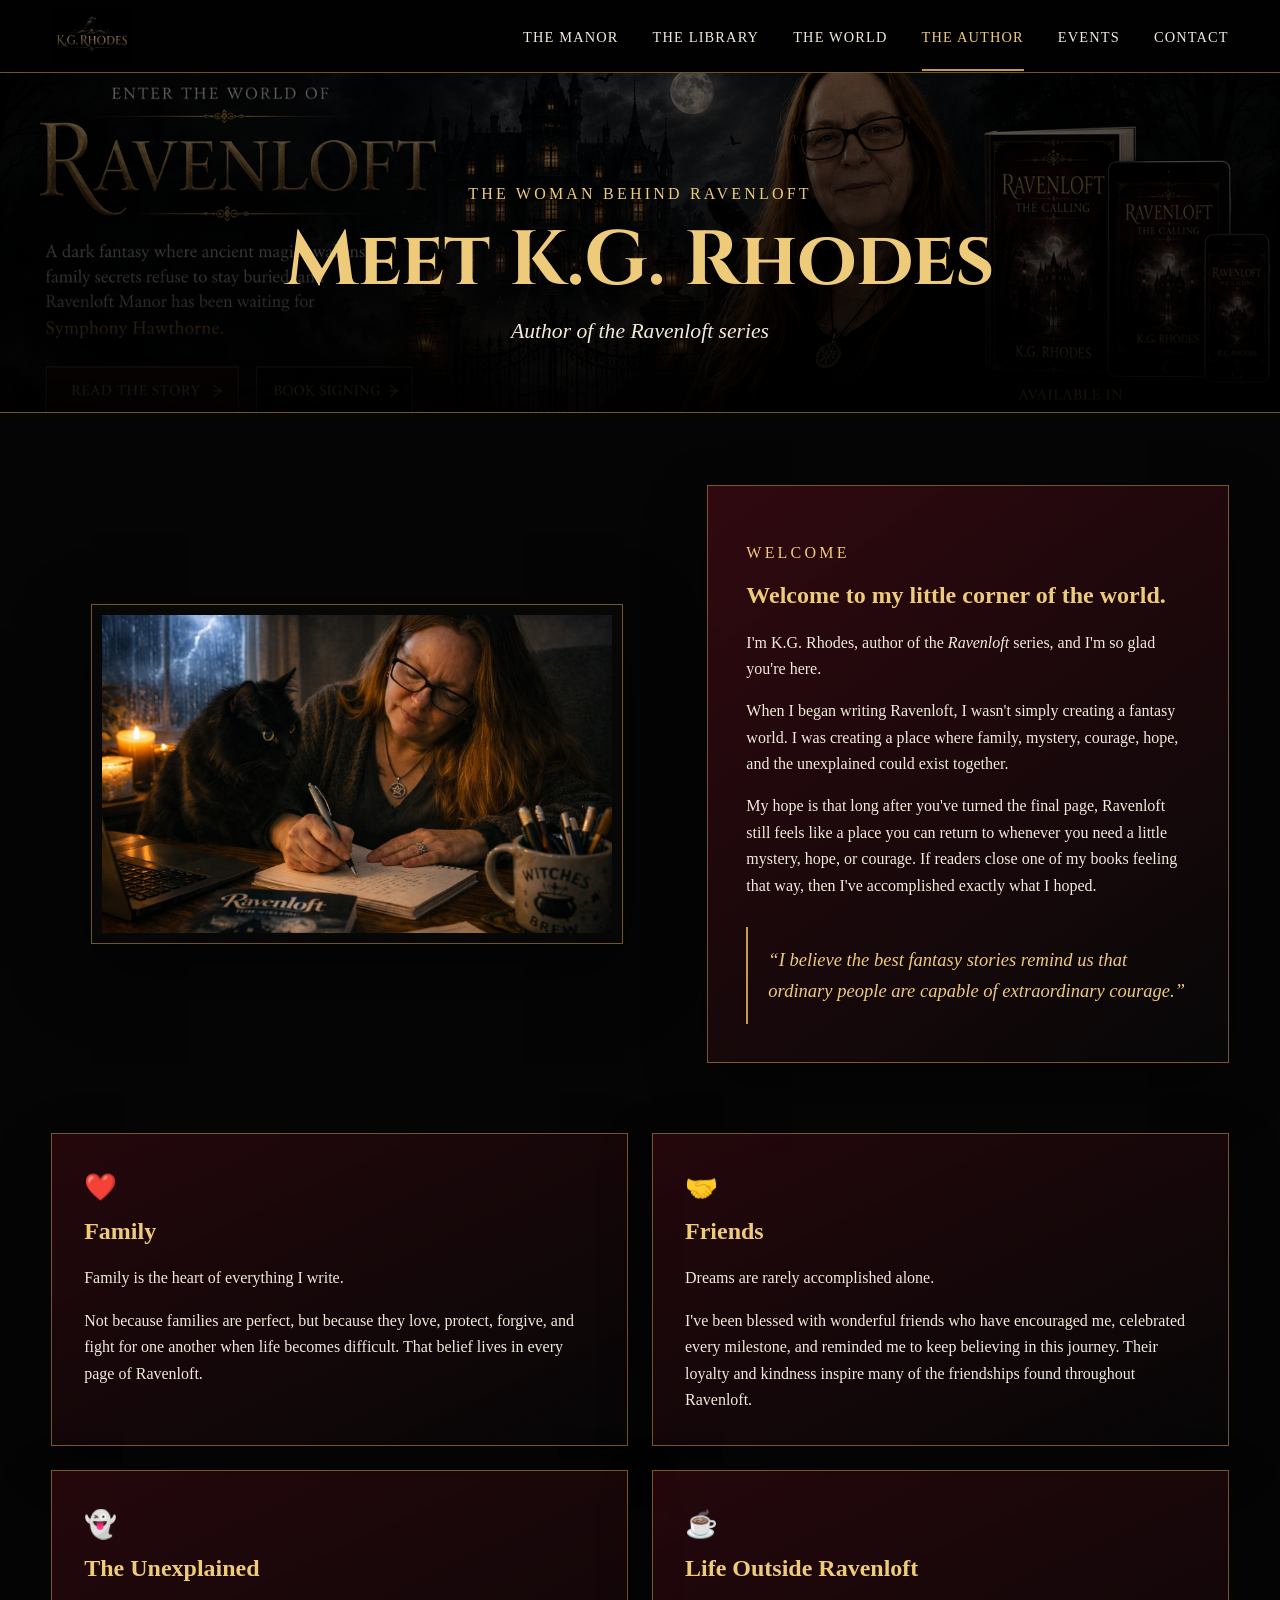
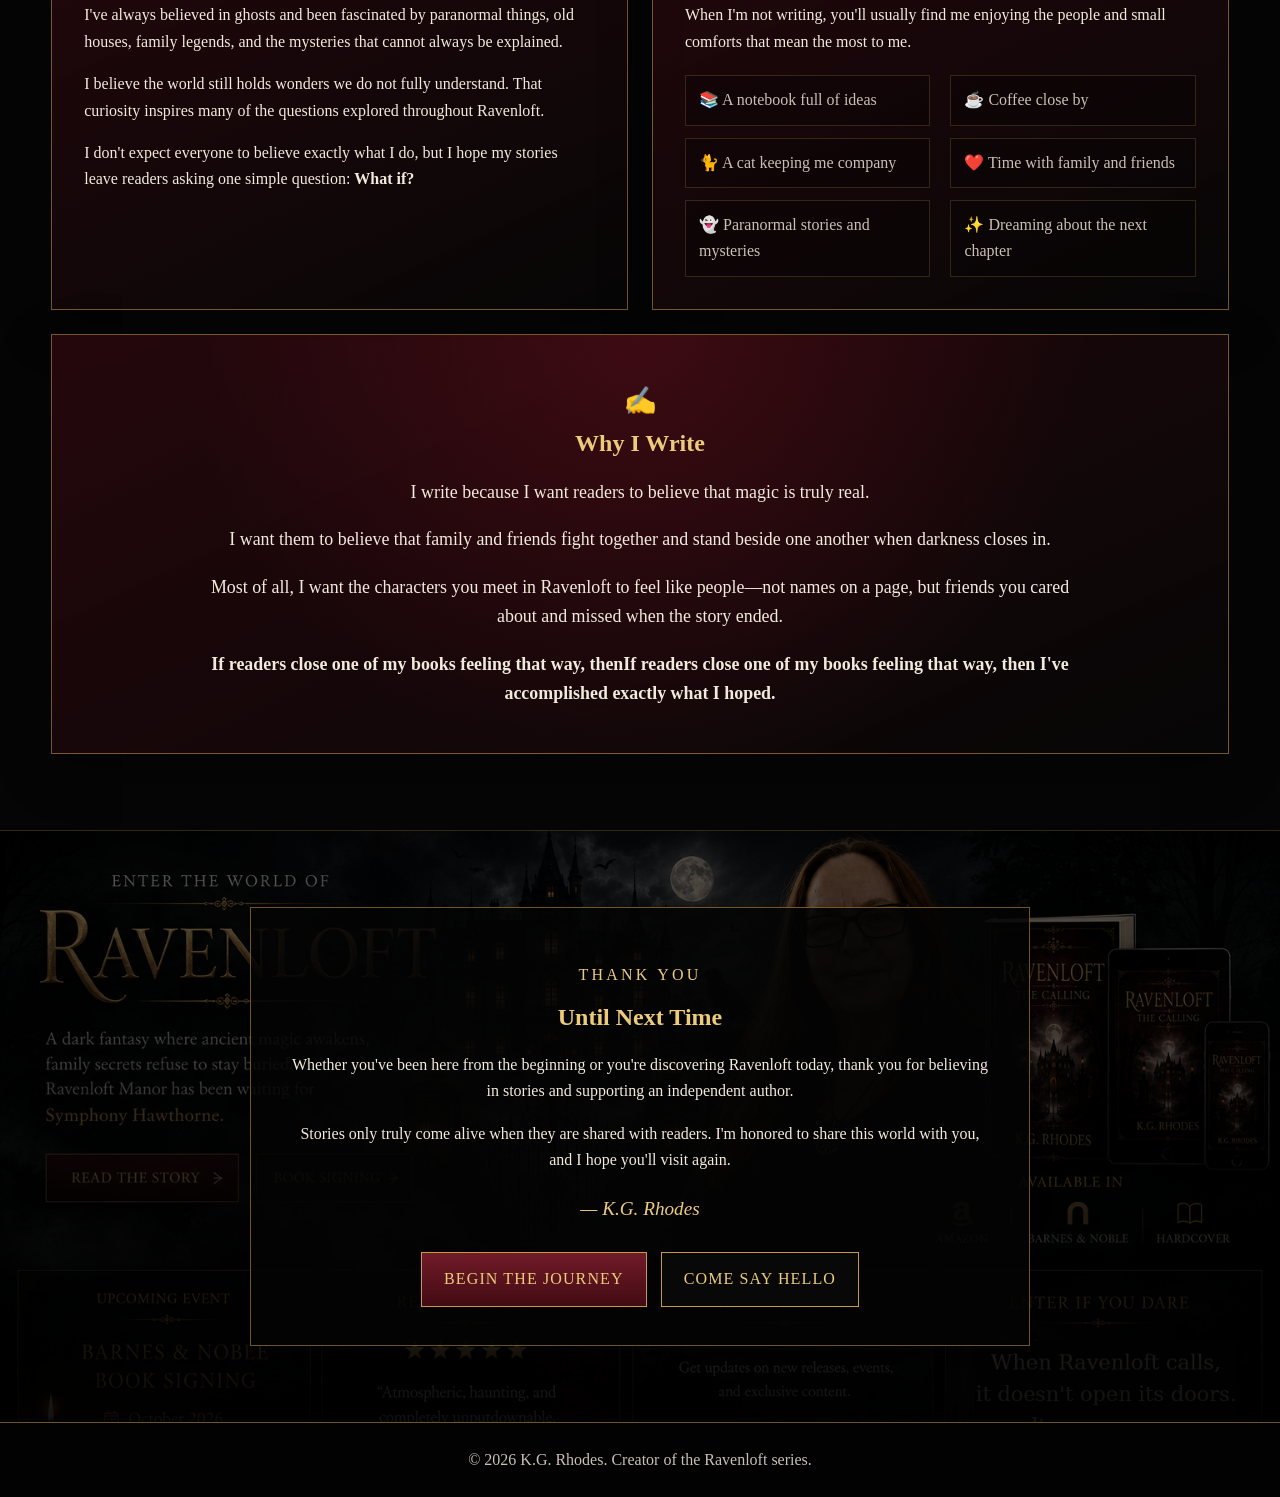
==== bio.html @ eaf20a11 "Add Google Fonts link for Cinzel font" ====
<!doctype html>
<html lang="en">
<head>
  <meta charset="utf-8">
  <meta name="viewport" content="width=device-width, initial-scale=1">
  <title>The Author | K.G. Rhodes</title>
  <meta name="description" content="Meet K.G. Rhodes, author of the Ravenloft series, and learn about the family, friendships, paranormal interests, and beliefs that inspire her stories.">
  <link href="https://fonts.googleapis.com/css2?family=Cinzel:wght@400;600;700&display=swap" rel="stylesheet">
  <link rel="stylesheet" href="assets/styles.css">
  <style>
    .author-hero {
      padding: 92px 0 62px;
      text-align: center;
      background:
        linear-gradient(rgba(0,0,0,.58), rgba(0,0,0,.92)),
        url("assets/images/ravenloft-approved-homepage.png") center 20% / cover no-repeat;
      border-bottom: 1px solid var(--line);
    }
    .author-hero h1 {
      margin: .08em 0 .18em;
      color: var(--gold-light);
      font-family: "Cinzel", serif;
      font-size: clamp(2.8rem, 6vw, 4.8rem);
      line-height: 1;
    }
    .author-subtitle {
      color: var(--cream);
      font-size: clamp(1.05rem, 2vw, 1.35rem);
      font-style: italic;
      margin: 0;
    }
    .author-intro {
      padding: 72px 0 46px;
    }
    .author-intro-grid {
      display: grid;
      grid-template-columns: minmax(320px, 1.08fr) minmax(320px, .92fr);
      gap: 44px;
      align-items: center;
    }
    .author-photo-frame {
      border: 1px solid var(--line);
      padding: 10px;
      background: #070707;
      box-shadow: 0 24px 65px rgba(0,0,0,.55);
    }
    .author-photo-frame img {
      width: 100%;
      aspect-ratio: 16 / 10;
      object-fit: cover;
      object-position: center 43%;
    }
    .author-welcome {
      padding: 38px;
      border: 1px solid var(--line);
      background: linear-gradient(145deg, rgba(72,11,21,.64), rgba(7,7,7,.98));
      box-shadow: 0 20px 55px rgba(0,0,0,.48);
    }
    .author-welcome h2,
    .author-section h2,
    .author-closing h2 {
      color: var(--gold-light);
      margin-top: 0;
      line-height: 1.15;
    }
    .signature-quote {
      margin: 28px 0 0;
      padding: 18px 0 18px 20px;
      border-left: 2px solid var(--gold);
      color: var(--gold-light);
      font-style: italic;
      font-size: 1.16rem;
    }
    .author-sections {
      padding: 24px 0 76px;
    }
    .author-card-grid {
      display: grid;
      grid-template-columns: repeat(2, minmax(0, 1fr));
      gap: 24px;
    }
    .author-section {
      padding: 32px;
      border: 1px solid var(--line);
      background: linear-gradient(155deg, rgba(59,9,17,.58), rgba(6,6,6,.98));
      box-shadow: 0 16px 46px rgba(0,0,0,.38);
    }
    .author-section p:last-child { margin-bottom: 0; }
    .author-icon {
      display: block;
      font-size: 1.65rem;
      margin-bottom: 8px;
    }
    .why-i-write {
      grid-column: 1 / -1;
      text-align: center;
      padding: 44px clamp(28px, 6vw, 72px);
      background:
        radial-gradient(circle at 50% 0, rgba(103,16,29,.45), transparent 62%),
        linear-gradient(155deg, rgba(59,9,17,.58), rgba(6,6,6,.98));
    }
    .why-i-write p {
      max-width: 860px;
      margin-left: auto;
      margin-right: auto;
      font-size: 1.12rem;
    }
    .life-list {
      display: grid;
      grid-template-columns: repeat(2, minmax(0, 1fr));
      gap: 12px 20px;
      padding: 0;
      margin: 20px 0 0;
      list-style: none;
      color: var(--muted);
    }
    .life-list li {
      padding: 11px 13px;
      border: 1px solid rgba(199,154,69,.22);
      background: rgba(0,0,0,.28);
    }
    .author-closing {
      padding: 76px 0;
      text-align: center;
      border-top: 1px solid rgba(199,154,69,.25);
      background:
        linear-gradient(rgba(0,0,0,.62), rgba(0,0,0,.92)),
        url("assets/images/ravenloft-approved-homepage.png") center 28% / cover no-repeat;
    }
    .author-closing-inner {
      max-width: 780px;
      margin: auto;
      padding: 38px;
      border: 1px solid var(--line);
      background: rgba(4,4,4,.84);
    }
    .author-signature {
      color: var(--gold-light);
      font-size: 1.2rem;
      font-style: italic;
    }
    .author-actions {
      display: flex;
      justify-content: center;
      flex-wrap: wrap;
      gap: 14px;
      margin-top: 28px;
    }
    @media (max-width: 900px) {
      .author-intro-grid,
      .author-card-grid {
        grid-template-columns: 1fr;
      }
      .why-i-write { grid-column: auto; }
      .author-photo-frame img { aspect-ratio: 4 / 3; }
    }
    @media (max-width: 560px) {
      .author-hero { padding: 78px 0 52px; }
      .author-intro { padding: 48px 0 30px; }
      .author-welcome,
      .author-section,
      .author-closing-inner { padding: 26px; }
      .life-list { grid-template-columns: 1fr; }
      .author-actions .button { width: 100%; }
    }
  </style>
</head>
<body>
  <header class="site-header">
    <div class="container nav-wrap">
      <a class="brand" href="index.html"><img src="assets/images/kg-rhodes-logo.png" alt="K.G. Rhodes"></a>
      <button class="nav-toggle" aria-expanded="false" aria-label="Open navigation">Menu</button>
      <nav class="main-nav" aria-label="Main navigation">
        <a href="index.html">The Manor</a>
        <a href="book.html">The Library</a>
        <a href="world.html">The World</a>
        <a href="bio.html" aria-current="page">The Author</a>
        <a href="events.html">Events</a>
        <a href="contact.html">Contact</a>
      </nav>
    </div>
  </header>

  <main>
    <section class="author-hero">
      <div class="container">
        <p class="eyebrow">The woman behind Ravenloft</p>
        <h1>Meet K.G. Rhodes</h1>
        <p class="author-subtitle">Author of the Ravenloft series</p>
      </div>
    </section>

    <section class="author-intro">
      <div class="container author-intro-grid">
        <figure class="author-photo-frame">
          <img src="assets/images/kg-rhodes-writing-desk.png" alt="K.G. Rhodes writing at her desk with her black cat nearby">
        </figure>
        <article class="author-welcome">
          <p class="eyebrow">Welcome</p>
          <h2>Welcome to my little corner of the world.</h2>
          <p>I'm K.G. Rhodes, author of the <em>Ravenloft</em> series, and I'm so glad you're here.</p>
          <p>When I began writing Ravenloft, I wasn't simply creating a fantasy world. I was creating a place where family, mystery, courage, hope, and the unexplained could exist together.</p>
          <p>My hope is that long after you've turned the final page, Ravenloft still feels like a place you can return to whenever you need a little mystery, hope, or courage. If readers close one of my books feeling that way, then I've accomplished exactly what I hoped.</p>
          <blockquote class="signature-quote">“I believe the best fantasy stories remind us that ordinary people are capable of extraordinary courage.”</blockquote>
        </article>
      </div>
    </section>

    <section class="author-sections">
      <div class="container author-card-grid">
        <article class="author-section">
          <span class="author-icon" aria-hidden="true">❤️</span>
          <h2>Family</h2>
          <p>Family is the heart of everything I write.</p>
          <p>Not because families are perfect, but because they love, protect, forgive, and fight for one another when life becomes difficult. That belief lives in every page of Ravenloft.</p>
        </article>

        <article class="author-section">
          <span class="author-icon" aria-hidden="true">🤝</span>
          <h2>Friends</h2>
          <p>Dreams are rarely accomplished alone.</p>
          <p>I've been blessed with wonderful friends who have encouraged me, celebrated every milestone, and reminded me to keep believing in this journey. Their loyalty and kindness inspire many of the friendships found throughout Ravenloft.</p>
        </article>

        <article class="author-section">
          <span class="author-icon" aria-hidden="true">👻</span>
          <h2>The Unexplained</h2>
          <p>I've always believed in ghosts and been fascinated by paranormal things, old houses, family legends, and the mysteries that cannot always be explained.</p>
          <p>I believe the world still holds wonders we do not fully understand. That curiosity inspires many of the questions explored throughout Ravenloft.</p>
          <p>I don't expect everyone to believe exactly what I do, but I hope my stories leave readers asking one simple question: <strong>What if?</strong></p>
        </article>

        <article class="author-section">
          <span class="author-icon" aria-hidden="true">☕</span>
          <h2>Life Outside Ravenloft</h2>
          <p>When I'm not writing, you'll usually find me enjoying the people and small comforts that mean the most to me.</p>
          <ul class="life-list">
            <li>📚 A notebook full of ideas</li>
            <li>☕ Coffee close by</li>
            <li>🐈 A cat keeping me company</li>
            <li>❤️ Time with family and friends</li>
            <li>👻 Paranormal stories and mysteries</li>
            <li>✨ Dreaming about the next chapter</li>
          </ul>
        </article>

        <article class="author-section why-i-write">
          <span class="author-icon" aria-hidden="true">✍️</span>
          <h2>Why I Write</h2>
          <p>I write because I want readers to believe that magic is truly real.</p>
          <p>I want them to believe that family and friends fight together and stand beside one another when darkness closes in.</p>
          <p>Most of all, I want the characters you meet in Ravenloft to feel like people—not names on a page, but friends you cared about and missed when the story ended.</p>
          <p><strong>If readers close one of my books feeling that way, thenIf readers close one of my books feeling that way, then I've accomplished exactly what I hoped. </strong></p>
        </article>
      </div>
    </section>

    <section class="author-closing">
      <div class="container">
        <div class="author-closing-inner">
          <p class="eyebrow">Thank You</p>
          <h2>Until Next Time</h2>
          <p>Whether you've been here from the beginning or you're discovering Ravenloft today, thank you for believing in stories and supporting an independent author.</p>
          <p>Stories only truly come alive when they are shared with readers. I'm honored to share this world with you, and I hope you'll visit again.</p>
          <p class="author-signature">— K.G. Rhodes</p>
          <div class="author-actions">
            <a class="button" href="book.html">Begin the Journey</a>
            <a class="button secondary" href="contact.html">Come Say Hello</a>
          </div>
        </div>
      </div>
    </section>
  </main>

  <footer class="site-footer"><div class="container">© 2026 K.G. Rhodes. Creator of the Ravenloft series.</div></footer>
  <script src="assets/main.js"></script>
</body>
</html>
---- assets/styles.css ----
:root{--black:#050505;--panel:#0d0d0d;--gold:#c79a45;--gold-light:#edcb7b;--burgundy:#4b0d16;--cream:#f2eadc;--muted:#c9c0b3;--line:rgba(199,154,69,.55)}
*{box-sizing:border-box}html{scroll-behavior:smooth}body{margin:0;background:var(--black);color:var(--cream);font-family:Georgia,"Times New Roman",serif;line-height:1.65}img{max-width:100%;display:block}a{color:inherit;text-decoration:none}.container{width:min(1180px,92%);margin:auto}
.site-header{position:sticky;top:0;z-index:100;background:rgba(2,2,2,.96);border-bottom:1px solid var(--line)}.nav-wrap{height:72px;display:flex;align-items:center;justify-content:space-between;gap:26px}.brand img{width:auto;height:54px;object-fit:contain}.main-nav{display:flex;align-items:center;gap:34px}.main-nav a{text-transform:uppercase;letter-spacing:.08em;font-size:.9rem;padding:25px 0 19px;border-bottom:2px solid transparent}.main-nav a:hover,.main-nav a[aria-current="page"]{color:var(--gold-light);border-color:var(--gold)}.nav-toggle{display:none;border:1px solid var(--line);background:#090909;color:var(--cream);padding:8px 12px}
.desktop-concept{position:relative;max-width:1536px;margin:0 auto;background:#000}.desktop-concept>img{width:100%;height:auto}.hotspot{position:absolute;display:block}.hotspot:focus{outline:2px solid var(--gold-light);outline-offset:2px}.hotspot.read{left:3.5%;top:46.3%;width:15.2%;height:5.9%}.hotspot.signing{left:19.9%;top:46.3%;width:12.2%;height:5.9%}.hotspot.event{left:7.5%;top:84.4%;width:10.2%;height:5.1%}.hotspot.explore{left:77.8%;top:84.4%;width:16.5%;height:5.1%}.mobile-home{display:none}.site-footer{border-top:1px solid var(--line);padding:24px 0;text-align:center;color:var(--muted);background:#020202}
.page-hero{padding:110px 0 70px;text-align:center;background:linear-gradient(rgba(0,0,0,.58),rgba(0,0,0,.92)),url("images/ravenloft-approved-homepage.png") center 18%/cover no-repeat;border-bottom:1px solid var(--line)}.page-hero h1{margin:.1em 0;color:var(--gold-light);font-size:clamp(2.8rem,7vw,5.5rem);line-height:1}.eyebrow{text-transform:uppercase;letter-spacing:.2em;color:var(--gold-light)}.page-content{padding:70px 0 100px}.prose{width:min(820px,92%);margin:auto;padding:38px;border:1px solid var(--line);background:linear-gradient(145deg,rgba(64,10,18,.55),rgba(8,8,8,.98));box-shadow:0 20px 55px rgba(0,0,0,.48)}.prose h2,.prose h3{color:var(--gold-light)}.button{display:inline-block;border:1px solid var(--gold);background:linear-gradient(#711b28,#420b13);color:var(--gold-light);padding:13px 22px;text-transform:uppercase;letter-spacing:.07em}.button.secondary{background:#080808}.email-link{color:var(--gold-light);text-decoration:underline}.about-grid{display:grid;grid-template-columns:340px 1fr;gap:36px;align-items:start}.about-photo{width:100%;border:1px solid var(--line);padding:10px;background:#080808}
@media(max-width:900px){.brand img{height:46px}.nav-toggle{display:block}.main-nav{display:none;position:absolute;top:72px;left:0;right:0;flex-direction:column;align-items:stretch;gap:0;padding:10px 4%;background:#050505;border-bottom:1px solid var(--line)}.main-nav.open{display:flex}.main-nav a{padding:12px 0}.desktop-concept{display:none}.mobile-home{display:block}.mobile-hero{padding:72px 7% 62px;background:linear-gradient(rgba(0,0,0,.58),rgba(0,0,0,.92)),url("images/ravenloft-approved-homepage.png") 43% 16%/cover no-repeat;min-height:690px;display:flex;flex-direction:column;justify-content:flex-end}.mobile-hero h1{font-size:clamp(4rem,18vw,6.2rem);line-height:.9;margin:.08em 0;color:var(--gold-light)}.mobile-hero p{font-size:1.12rem;max-width:620px}.mobile-hero blockquote{margin:20px 0 0;padding-left:18px;border-left:2px solid var(--gold);color:var(--gold-light);font-size:1.15rem}.hero-actions{display:flex;flex-wrap:wrap;gap:12px;margin-top:24px}.mobile-cards{padding:24px;display:grid;gap:18px}.card{padding:26px;border:1px solid var(--line);background:linear-gradient(145deg,rgba(57,9,16,.62),rgba(8,8,8,.98));text-align:center}.card h2,.card h3,.stars{color:var(--gold-light)}.stars{font-size:1.7rem;letter-spacing:.15em}.about-grid{grid-template-columns:1fr}.about-photo{max-width:420px;margin:auto}}
@media(max-width:520px){.nav-wrap{height:66px}.brand img{height:40px}.main-nav{top:66px}.mobile-hero{padding:55px 6% 48px;min-height:610px}.page-hero{padding:86px 0 55px}.prose{padding:26px}.button{width:100%;text-align:center}}

/* Library and World expansion */
.hero-tagline{max-width:780px;margin:24px auto 0;color:var(--cream);font-size:clamp(1.1rem,2vw,1.35rem);font-style:italic}
.section-pad{padding:82px 0}.center{text-align:center}.section-title{text-align:center;color:var(--gold-light);font-size:clamp(2.1rem,5vw,3.7rem);line-height:1.1;margin:.15em auto 1em}.library-hero,.world-hero{padding:105px 0 78px}.book-feature-grid{display:grid;grid-template-columns:minmax(320px,1.05fr) minmax(320px,.95fr);gap:48px;align-items:center}.book-display{border:1px solid var(--line);background:#020202;overflow:hidden;box-shadow:0 22px 65px rgba(0,0,0,.55)}.book-display img{width:100%;min-height:480px;object-fit:cover;object-position:68% 27%;transform:scale(1.04)}.story-panel{padding:42px;border:1px solid var(--line);background:linear-gradient(145deg,rgba(70,11,20,.68),rgba(8,8,8,.98));box-shadow:0 22px 60px rgba(0,0,0,.5)}.story-panel h2{color:var(--gold-light);font-size:clamp(2.1rem,4vw,3.5rem);line-height:1.1;margin:.15em 0 .65em}.story-line{margin-top:28px;padding-left:18px;border-left:2px solid var(--gold);color:var(--gold-light);font-style:italic;font-size:1.15rem}.retailer-section{background:radial-gradient(circle at 50% 0,rgba(90,14,26,.38),transparent 55%),#070707;border-top:1px solid rgba(199,154,69,.25);border-bottom:1px solid rgba(199,154,69,.25)}.retailer-grid{display:grid;grid-template-columns:repeat(2,minmax(0,1fr));gap:28px;max-width:900px;margin:auto}.retailer-card{padding:38px;text-align:center;border:1px solid var(--line);background:linear-gradient(145deg,rgba(49,8,15,.78),rgba(7,7,7,.98));box-shadow:0 18px 50px rgba(0,0,0,.45)}.retailer-card h3{margin:0;color:var(--gold-light);font-size:2rem}.format-list{list-style:none;padding:0;margin:22px 0 28px;color:var(--muted)}.format-list li{padding:7px 0;border-bottom:1px solid rgba(199,154,69,.18)}.discover-grid{display:grid;grid-template-columns:repeat(5,1fr);gap:18px}.lore-card,.world-card{border:1px solid var(--line);background:linear-gradient(160deg,rgba(62,10,18,.62),rgba(7,7,7,.98));padding:28px;text-align:center;box-shadow:0 14px 40px rgba(0,0,0,.38)}.lore-card h3,.world-card h2{color:var(--gold-light);margin:.4em 0}.lore-icon{display:block;font-size:2rem;filter:grayscale(.15)}.next-book,.world-ending{background:linear-gradient(rgba(0,0,0,.6),rgba(0,0,0,.9)),url("images/ravenloft-approved-homepage.png") center 24%/cover no-repeat;text-align:center;border-top:1px solid var(--line)}.next-book-inner,.world-ending .container{max-width:800px}.next-book h2,.world-ending h2{color:var(--gold-light);font-size:clamp(2.2rem,5vw,4rem);line-height:1.12}.coming-soon{text-transform:uppercase;letter-spacing:.22em;color:var(--gold-light);font-weight:bold}.world-intro{max-width:800px;text-align:center;font-size:1.25rem;color:var(--muted);margin-bottom:45px}.world-grid{display:grid;grid-template-columns:repeat(3,1fr);gap:24px}.world-card{text-align:left}.world-card .lore-icon{text-align:left}.manor-break{min-height:520px;background:linear-gradient(rgba(0,0,0,.12),rgba(0,0,0,.82)),url("images/ravenloft-approved-homepage.png") center 24%/cover no-repeat;display:grid;place-items:end center;border-block:1px solid var(--line)}.manor-break-overlay{width:100%;padding:75px 5% 50px;text-align:center;background:linear-gradient(transparent,rgba(0,0,0,.82))}.manor-break-overlay p{color:var(--gold-light);font-size:clamp(2rem,5vw,4.3rem);font-style:italic;margin:0}.timeline{max-width:850px;margin:40px auto 0;position:relative}.timeline:before{content:"";position:absolute;left:18px;top:8px;bottom:8px;width:1px;background:var(--gold)}.timeline-item{position:relative;margin:0 0 34px;padding:4px 0 4px 60px}.timeline-item:before{content:"";position:absolute;left:11px;top:12px;width:14px;height:14px;border-radius:50%;background:var(--gold-light);box-shadow:0 0 16px rgba(237,203,123,.65)}.timeline-item h3{color:var(--gold-light);margin:0 0 5px}.timeline-item p{margin:0;color:var(--muted)}
@media(max-width:1050px){.discover-grid{grid-template-columns:repeat(3,1fr)}.main-nav{gap:20px}.main-nav a{font-size:.78rem}}
@media(max-width:900px){.book-feature-grid,.retailer-grid,.world-grid{grid-template-columns:1fr}.book-display img{min-height:420px;object-position:67% 25%}.discover-grid{grid-template-columns:repeat(2,1fr)}.section-pad{padding:62px 0}}
@media(max-width:560px){.discover-grid{grid-template-columns:1fr}.story-panel,.retailer-card{padding:26px}.book-display img{min-height:350px}.manor-break{min-height:390px}.library-hero,.world-hero{padding:80px 0 58px}}

/* Real HTML homepage */
.real-home { background:#050505; }
.real-home .site-header { position:sticky; top:0; z-index:50; background:rgba(3,3,3,.96); backdrop-filter:blur(8px); }
.real-home .brand img { width:150px; height:48px; object-fit:contain; }
.hero-live { position:relative; overflow:hidden; border-bottom:1px solid rgba(200,153,62,.55); background:radial-gradient(circle at 52% 32%,#1d2830 0,#0b0d10 34%,#030303 72%); }
.hero-live-inner { max-width:1500px; min-height:670px; margin:auto; padding:54px 28px 42px; display:grid; grid-template-columns:1.05fr 1.15fr .8fr; gap:28px; align-items:center; position:relative; z-index:2; }
.hero-copy { position:relative; z-index:3; }
.hero-copy .eyebrow { letter-spacing:.19em; text-transform:uppercase; font-size:1.05rem; }
.hero-copy h1 { margin:.15em 0 .18em; font-size:clamp(4.3rem,8vw,8.8rem); line-height:.8; text-transform:uppercase; color:#e3b960; text-shadow:0 2px 18px #000; }
.hero-summary { max-width:540px; font-size:1.28rem; line-height:1.65; }
.hero-summary strong { color:#e0ad50; }
.hero-copy blockquote { margin:24px 0 0; padding-left:18px; border-left:2px solid #b88935; font-size:1.2rem; font-style:italic; color:#e6dfd2; }
.hero-art { min-height:560px; position:relative; }
.manor-art { width:100%; height:560px; object-fit:cover; object-position:center; border:1px solid rgba(185,137,51,.4); filter:brightness(.78) contrast(1.12); }
.author-art { position:absolute; right:-3%; bottom:0; width:52%; height:78%; object-fit:cover; object-position:center top; border-radius:48% 48% 4% 4%; box-shadow:-30px 8px 46px #000; -webkit-mask-image:linear-gradient(to bottom,#000 75%,transparent 100%); mask-image:linear-gradient(to bottom,#000 75%,transparent 100%); }
.formats-card { border:1px solid rgba(190,143,54,.65); padding:18px; background:rgba(5,5,5,.82); box-shadow:0 18px 55px rgba(0,0,0,.6); }
.formats-card>img { width:100%; max-height:250px; object-fit:cover; object-position:top; }
.formats-card h2 { color:#d6a94f; text-align:center; font-size:1.18rem; text-transform:uppercase; letter-spacing:.08em; }
.retailer-grid { display:grid; grid-template-columns:1fr 1fr; gap:12px; }
.retailer-grid>div { border-top:1px solid rgba(185,137,51,.5); padding-top:10px; }
.retailer-grid h3 { color:#e5bd6a; margin:.2rem 0; }
.retailer-grid p { line-height:1.65; margin:.3rem 0; }
.text-link { color:#e1b55e; display:inline-block; margin-top:10px; }
.home-panels { display:grid; grid-template-columns:repeat(3,1fr); gap:18px; padding-top:28px; padding-bottom:42px; }
.feature-card { min-height:310px; padding:34px; border:1px solid rgba(185,137,51,.6); background:linear-gradient(145deg,rgba(28,15,15,.86),rgba(4,6,7,.95)); display:flex; flex-direction:column; align-items:flex-start; }
.feature-card h2 { color:#dbad55; font-size:1.7rem; }
.feature-card p { line-height:1.65; }
.feature-card .button { margin-top:auto; }
.fog { position:absolute; width:75%; height:220px; border-radius:50%; filter:blur(45px); opacity:.14; background:#c9d4d9; animation:drift 22s linear infinite; }
.fog-one { left:-20%; bottom:4%; }.fog-two { right:-25%; bottom:18%; animation-duration:30s; animation-direction:reverse; }
@keyframes drift { from{transform:translateX(-8%)} to{transform:translateX(35%)} }
.reveal { animation:riseIn .9s ease both; }
@keyframes riseIn { from{opacity:0;transform:translateY(18px)} to{opacity:1;transform:none} }
@media (max-width:1050px){.hero-live-inner{grid-template-columns:1fr 1fr}.formats-card{grid-column:1/-1}.formats-card>img{max-height:210px;object-fit:contain}.home-panels{grid-template-columns:1fr 1fr}}
@media (max-width:760px){.hero-live-inner{grid-template-columns:1fr;padding:38px 20px}.hero-copy h1{font-size:4.5rem}.hero-art{min-height:420px}.manor-art{height:420px}.formats-card{grid-column:auto}.home-panels{grid-template-columns:1fr}.retailer-grid{grid-template-columns:1fr}.real-home .brand img{width:125px}.hero-copy blockquote{font-size:1rem}}

/* Character section */

.character-section {
  padding: 80px 6%;
  background:
    linear-gradient(rgba(2, 2, 2, 0.94), rgba(2, 2, 2, 0.98)),
    url("../images/ravenloft-manor-hero.jpg") center/cover fixed;
  border-top: 1px solid rgba(200, 153, 62, 0.45);
  border-bottom: 1px solid rgba(200, 153, 62, 0.35);
}

.character-heading {
  max-width: 850px;
  margin: 0 auto 42px;
  text-align: center;
}

.character-eyebrow {
  margin-bottom: 10px;
  color: #e0ad50;
  font-size: 0.95rem;
  font-weight: bold;
  letter-spacing: 0.2em;
  text-transform: uppercase;
}

.character-heading h2 {
  margin: 0 0 14px;
  color: #e3b960;
  font-size: clamp(2.2rem, 5vw, 4rem);
  line-height: 1;
  text-transform: uppercase;
}

.character-heading > p:last-child {
  max-width: 680px;
  margin: 0 auto;
  color: #eee4d2;
  font-size: 1.08rem;
  line-height: 1.7;
}

.character-grid {
  display: grid;
  grid-template-columns: repeat(4, minmax(0, 1fr));
  gap: 24px;
  max-width: 1450px;
  margin: 0 auto;
}

.character-card {
  overflow: hidden;
  padding-bottom: 22px;
  border: 1px solid rgba(200, 153, 62, 0.55);
  background: linear-gradient(
    160deg,
    rgba(24, 18, 14, 0.96),
    rgba(5, 5, 7, 0.98)
  );
  box-shadow: 0 18px 40px rgba(0, 0, 0, 0.42);
  text-align: center;
}

.character-card img {
  display: block;
  width: 100%;
  height: 360px;
  object-fit: cover;
  object-position: center top;
  border-bottom: 1px solid rgba(200, 153, 62, 0.45);
  filter: brightness(0.88) contrast(1.08);
}

.character-card h3 {
  margin: 20px 18px 8px;
  color: #e3b960;
  font-size: 1.55rem;
  letter-spacing: 0.08em;
  text-transform: uppercase;
}

.character-card p {
  margin: 0 22px;
  color: #eee4d2;
  line-height: 1.6;
}

.character-card:hover {
  transform: translateY(-6px);
  border-color: #e3b960;
  box-shadow: 0 24px 48px rgba(0, 0, 0, 0.58);
}

.character-card {
  transition:
    transform 0.25s ease,
    border-color 0.25s ease,
    box-shadow 0.25s ease;
}

@media (max-width: 1100px) {
  .character-grid {
    grid-template-columns: repeat(2, minmax(0, 1fr));
  }
}

@media (max-width: 650px) {
  .character-section {
    padding: 60px 20px;
  }

  .character-grid {
    grid-template-columns: 1fr;
  }

  .character-card img {
    height: 430px;
  }
}
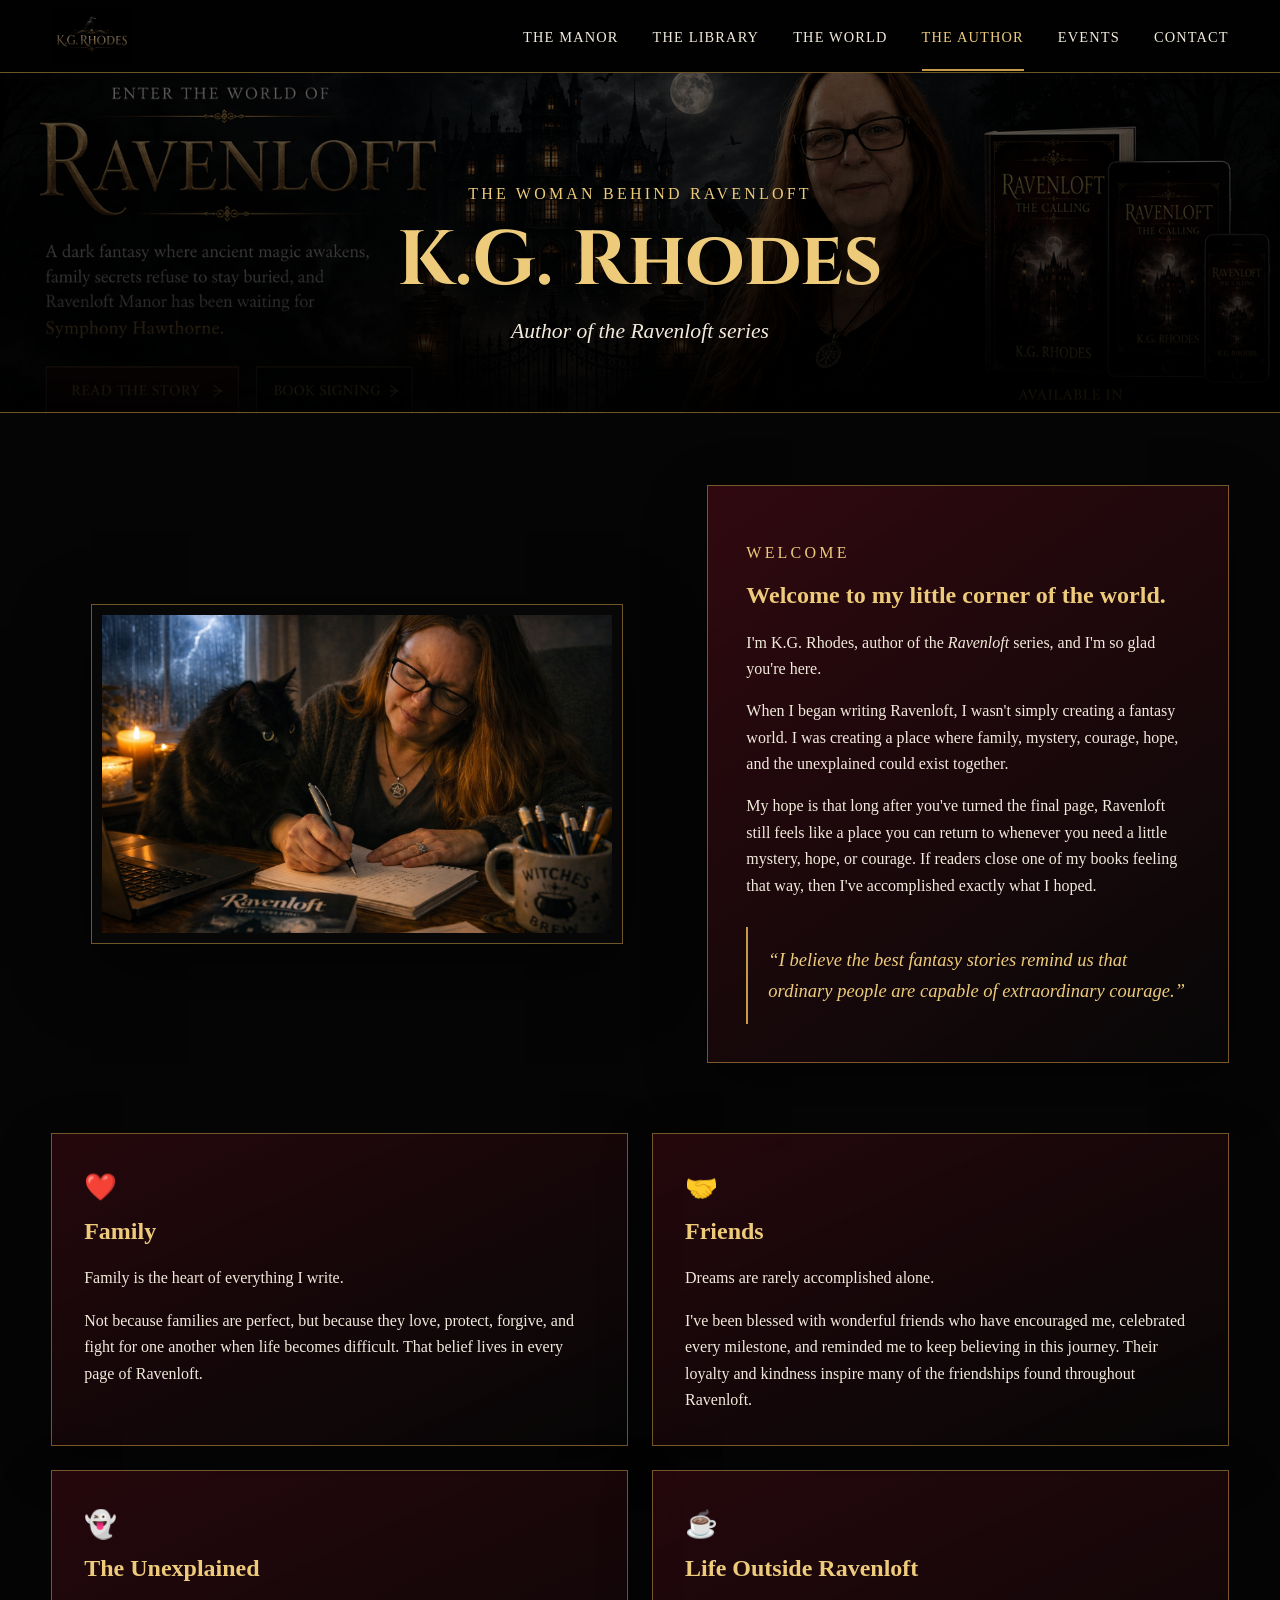
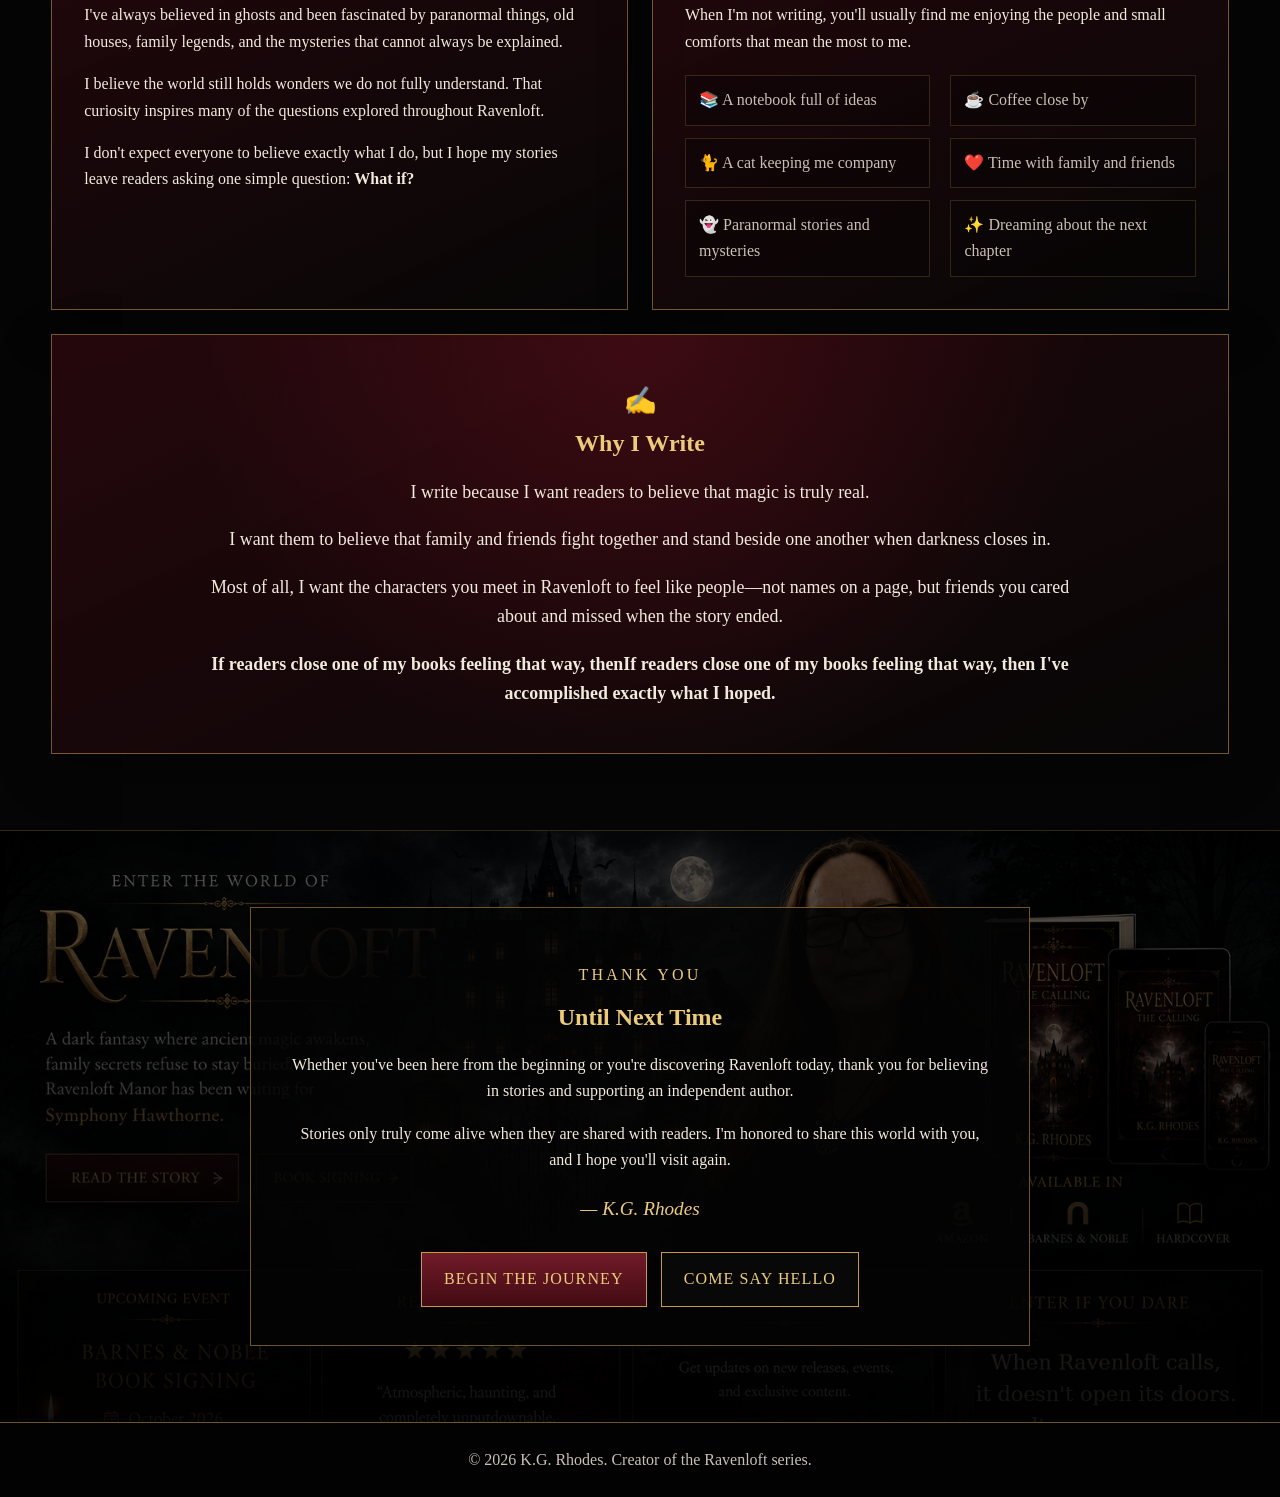
==== commit b5f4a1fd: "Remove 'Meet' from author heading" ====
--- a/bio.html
+++ b/bio.html
@@ -185,7 +185,7 @@
     <section class="author-hero">
       <div class="container">
         <p class="eyebrow">The woman behind Ravenloft</p>
-        <h1>Meet K.G. Rhodes</h1>
+        <h1>K.G. Rhodes</h1>
         <p class="author-subtitle">Author of the Ravenloft series</p>
       </div>
     </section>
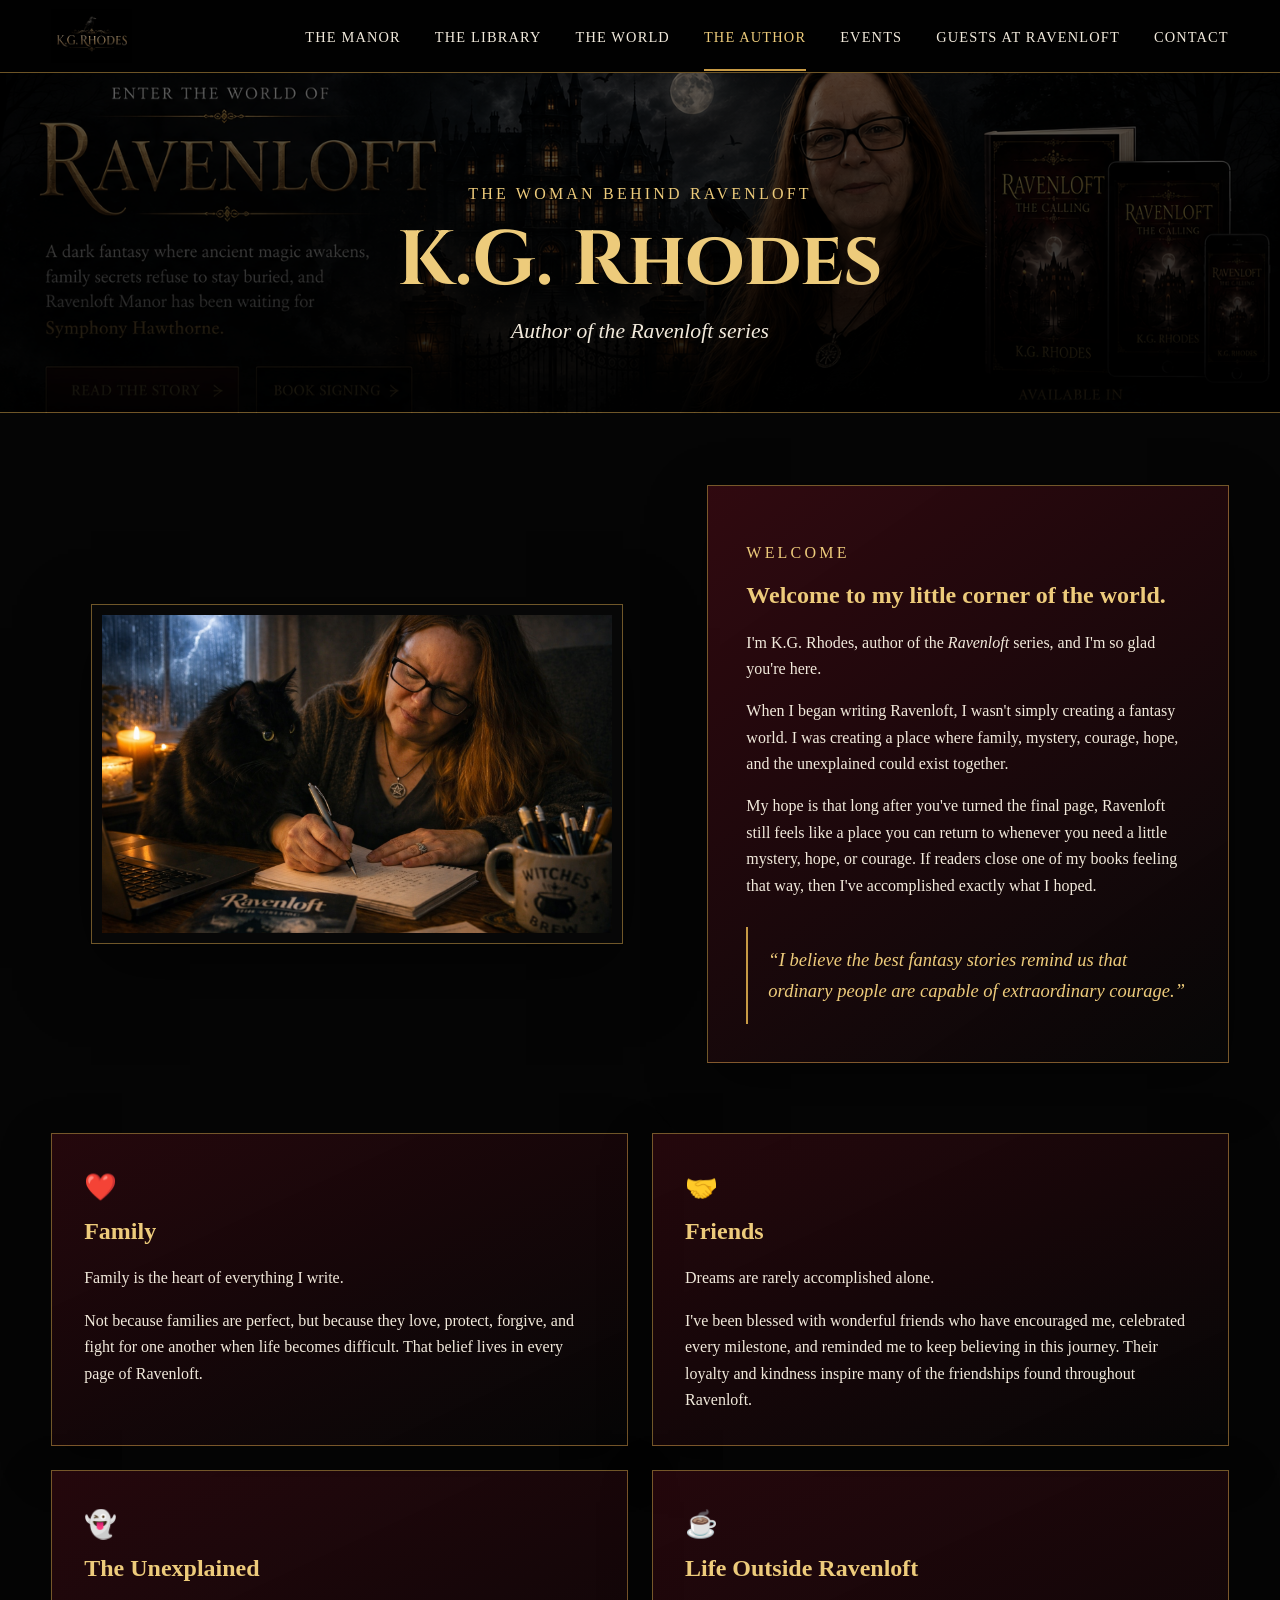
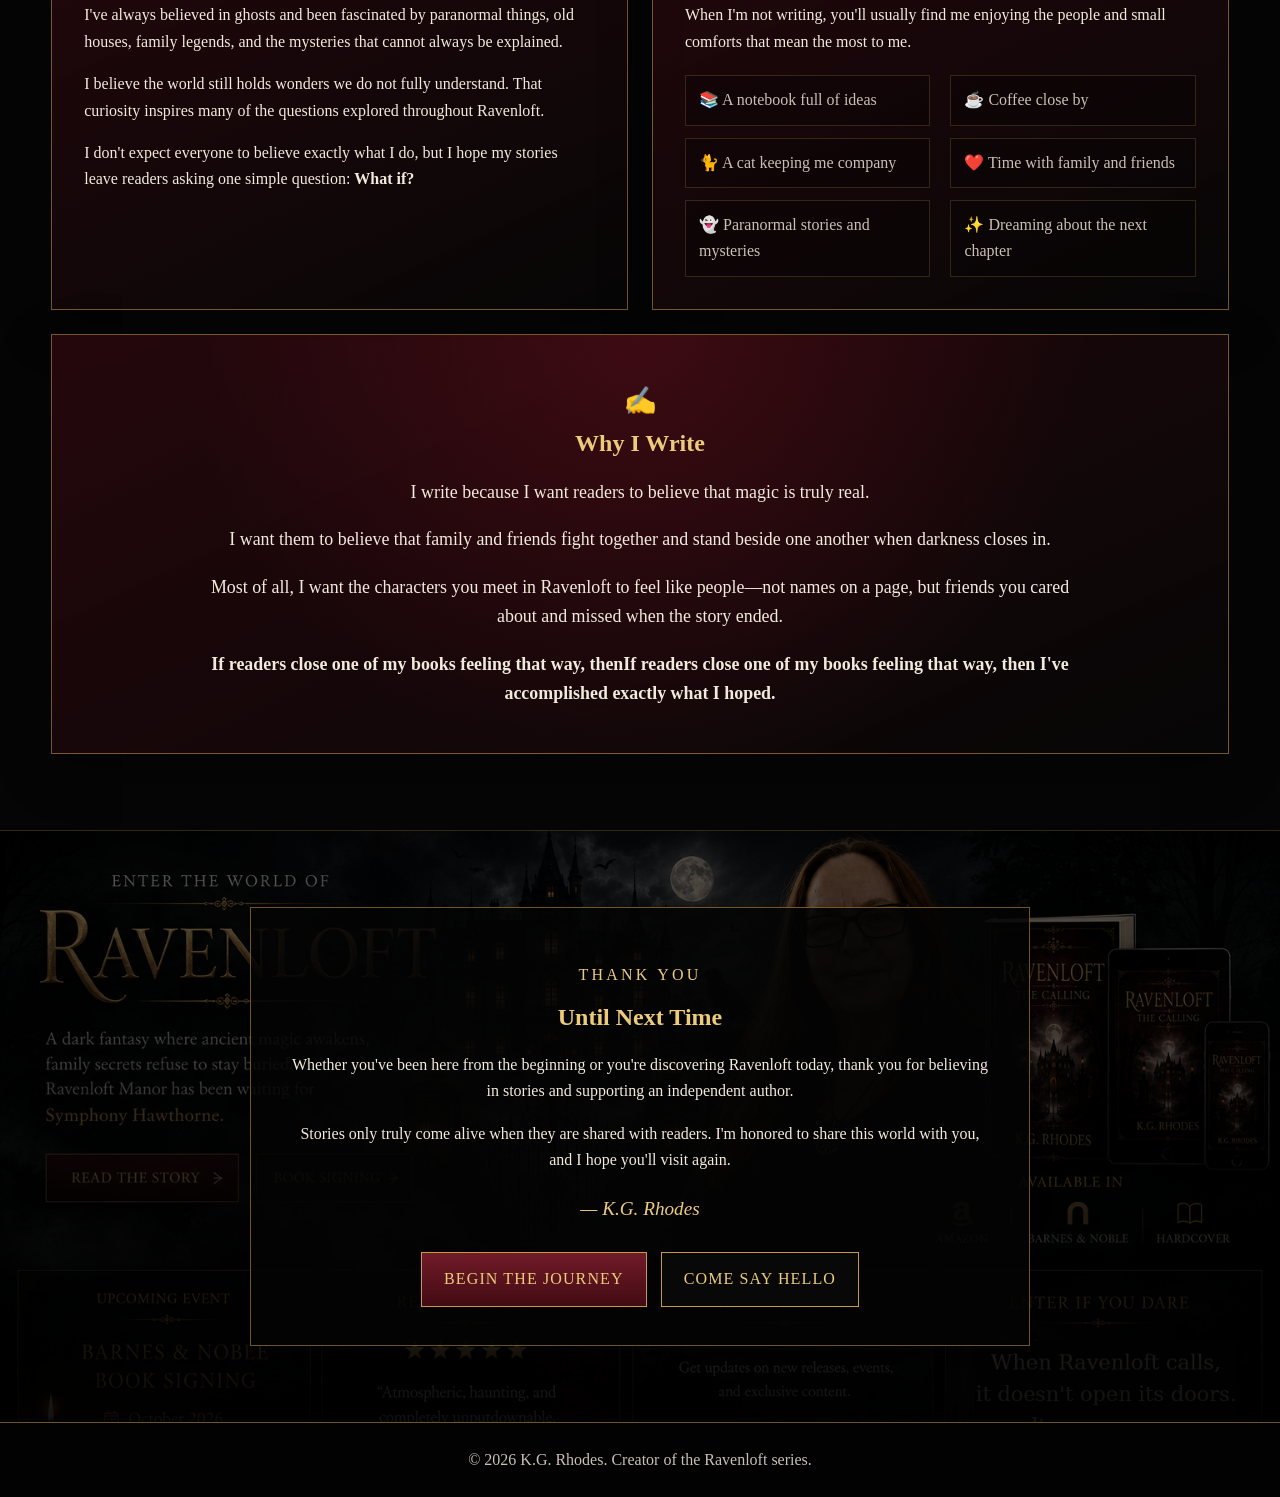
==== commit 74dcf4a1: "Add Guests at Ravenloft author spotlight" ====
--- a/bio.html
+++ b/bio.html
@@ -4,7 +4,18 @@
   <meta charset="utf-8">
   <meta name="viewport" content="width=device-width, initial-scale=1">
   <title>The Author | K.G. Rhodes</title>
+  <link rel="icon" type="image/png" href="assets/images/ravenloft-emblem.png">
   <meta name="description" content="Meet K.G. Rhodes, author of the Ravenloft series, and learn about the family, friendships, paranormal interests, and beliefs that inspire her stories.">
+  <link rel="canonical" href="https://kgrhodesbooks.com/bio">
+  <meta property="og:type" content="website">
+  <meta property="og:title" content="Meet K.G. Rhodes | Author of Ravenloft">
+  <meta property="og:description" content="Meet K.G. Rhodes, author of the Ravenloft series, and discover the inspiration behind her stories.">
+  <meta property="og:url" content="https://kgrhodesbooks.com/bio">
+  <meta property="og:image" content="https://kgrhodesbooks.com/assets/images/ravenloft-manor-hero.jpg">
+  <meta name="twitter:card" content="summary_large_image">
+  <meta name="twitter:title" content="Meet K.G. Rhodes | Author of Ravenloft">
+  <meta name="twitter:description" content="Meet K.G. Rhodes, author of the Ravenloft series, and discover the inspiration behind her stories.">
+  <meta name="twitter:image" content="https://kgrhodesbooks.com/assets/images/ravenloft-manor-hero.jpg">
   <link href="https://fonts.googleapis.com/css2?family=Cinzel:wght@400;600;700&display=swap" rel="stylesheet">
   <link rel="stylesheet" href="assets/styles.css">
   <style>
@@ -176,6 +187,7 @@
         <a href="world.html">The World</a>
         <a href="bio.html" aria-current="page">The Author</a>
         <a href="events.html">Events</a>
+        <a href="guests.html">Guests at Ravenloft</a>
         <a href="contact.html">Contact</a>
       </nav>
     </div>
--- a/assets/styles.css
+++ b/assets/styles.css
@@ -73,8 +73,47 @@
   font-weight: bold;
   letter-spacing: 0.2em;
   text-transform: uppercase;
-}
-
+}.character-title {
+    color: #e0ad50;
+    font-size: clamp(2.4rem, 5vw, 3.4rem);
+    font-weight: 700;
+    text-align: center;
+    margin: 0;
+    text-transform: uppercase;
+}
+
+.character-subtitle {
+    color: #f2eadc;
+    font-size: 1.2rem;
+    text-align: center;
+    margin-top: 15px;
+    margin-bottom: 40px;
+}
+.character-title {
+    letter-spacing: 0.08em;
+    text-shadow: 0 2px 12px rgba(224, 173, 80, 0.35);
+}
+.family-crest {
+    text-align: center;
+    margin-bottom: 4px;
+}
+
+.family-crest img {
+    width: 240px;
+    height: auto;
+    display: block;
+    margin: 0 auto;
+}
+.character-eyebrow::before,
+.character-eyebrow::after {
+    content: "";
+    display: inline-block;
+    width: 50px;
+    height: 1px;
+    background: #e0ad50;
+    margin: 0 12px;
+    vertical-align: middle;
+}
 .character-heading h2 {
   margin: 0 0 14px;
   color: #e3b960;
@@ -116,8 +155,10 @@
   display: block;
   width: 100%;
   height: 360px;
-  object-fit: cover;
+  object-fit: contain;
   object-position: center top;
+  padding: 5px;
+  background: #050505;
   border-bottom: 1px solid rgba(200, 153, 62, 0.45);
   filter: brightness(0.88) contrast(1.08);
 }
@@ -168,3 +209,605 @@
     height: 430px;
   }
 }
+
+/* Reader Reviews Section */
+.reader-reviews {
+  padding: 88px 6%;
+  background: linear-gradient(
+    135deg,
+    rgba(19, 10, 25, 0.92),
+    rgba(5, 5, 7, 0.96)
+  );
+  border-top: 1px solid rgba(200, 153, 62, 0.45);
+  border-bottom: 1px solid rgba(200, 153, 62, 0.35);
+  max-width: 1400px;
+  margin: 0 auto;
+}
+
+.review-eyebrow {
+  margin: 0 0 12px;
+  color: #c79a45;
+  font-size: 0.9rem;
+  font-weight: 700;
+  letter-spacing: 0.22em;
+  text-transform: uppercase;
+  text-align: center;
+}
+
+.review-eyebrow::before,
+.review-eyebrow::after {
+  content: "";
+  display: inline-block;
+  width: 48px;
+  height: 1px;
+  background: linear-gradient(
+    to right,
+    rgba(199, 154, 69, 0) 0%,
+    #c79a45 50%,
+    rgba(199, 154, 69, 0) 100%
+  );
+  margin: 0 14px;
+  vertical-align: middle;
+}
+
+.reader-reviews h2 {
+  margin: 0 0 52px;
+  color: #e0ad50;
+  font-size: clamp(2.2rem, 5vw, 3.6rem);
+  line-height: 1.1;
+  text-align: center;
+  text-transform: uppercase;
+  letter-spacing: 0.08em;
+  text-shadow: 0 2px 12px rgba(224, 173, 80, 0.3);
+}
+
+.review-card {
+  max-width: 700px;
+  margin: 0 auto;
+  padding: 48px;
+  border: 2px solid rgba(199, 154, 69, 0.6);
+  background: linear-gradient(
+    160deg,
+    rgba(45, 27, 61, 0.5),
+    rgba(8, 8, 12, 0.98)
+  );
+  box-shadow: 
+    0 0 24px rgba(199, 154, 69, 0.15),
+    inset 0 0 20px rgba(199, 154, 69, 0.05),
+    0 18px 48px rgba(0, 0, 0, 0.6);
+  backdrop-filter: blur(2px);
+}
+
+.review-card:hover {
+  border-color: #e0ad50;
+  box-shadow: 
+    0 0 32px rgba(224, 173, 80, 0.25),
+    inset 0 0 24px rgba(199, 154, 69, 0.08),
+    0 24px 56px rgba(0, 0, 0, 0.7);
+  transition: all 0.35s ease;
+}
+
+.review-stars {
+  margin: 0 0 18px;
+  color: #d4af37;
+  font-size: clamp(1.8rem, 3vw, 2.2rem);
+  letter-spacing: 0.18em;
+  text-align: center;
+  text-shadow: 0 0 12px rgba(212, 175, 55, 0.4);
+  font-weight: 700;
+}
+
+.review-card h3 {
+  margin: 12px 0 22px;
+  color: #f2eadc;
+  font-size: 1.35rem;
+  letter-spacing: 0.06em;
+  text-align: center;
+  font-weight: 600;
+}
+
+.review-card blockquote {
+  margin: 0 0 24px;
+  padding: 0;
+  color: #d9d2c3;
+  font-size: 1.08rem;
+  line-height: 1.75;
+  font-style: italic;
+  text-align: center;
+  letter-spacing: 0.01em;
+}
+
+.review-card blockquote::before,
+.review-card blockquote::after {
+  color: #c79a45;
+  font-size: 1.8rem;
+  opacity: 0.6;
+}
+
+.review-card blockquote::before {
+  content: """;
+  margin-right: 6px;
+}
+
+.review-card blockquote::after {
+  content: """;
+  margin-left: 6px;
+}
+
+.review-credit {
+  margin: 0;
+  color: #c9bfb2;
+  font-size: 0.95rem;
+  text-align: center;
+  letter-spacing: 0.05em;
+  text-transform: uppercase;
+  font-weight: 500;
+}
+
+@media (max-width: 1000px) {
+  .reader-reviews {
+    padding: 72px 5%;
+  }
+
+  .review-card {
+    padding: 42px;
+  }
+
+  .reader-reviews h2 {
+    margin-bottom: 46px;
+  }
+}
+
+@media (max-width: 600px) {
+  .reader-reviews {
+    padding: 60px 5%;
+  }
+
+  .reader-reviews h2 {
+    font-size: 2rem;
+    margin-bottom: 38px;
+  }
+
+  .review-card {
+    padding: 32px 24px;
+  }
+
+  .review-eyebrow {
+    font-size: 0.85rem;
+  }
+
+  .review-eyebrow::before,
+  .review-eyebrow::after {
+    width: 32px;
+    margin: 0 10px;
+  }
+
+  .review-stars {
+    font-size: 1.6rem;
+  }
+
+  .review-card h3 {
+    font-size: 1.15rem;
+    margin-bottom: 18px;
+  }
+
+  .review-card blockquote {
+    font-size: 1rem;
+    line-height: 1.65;
+    margin-bottom: 20px;
+  }
+
+  .review-credit {
+    font-size: 0.9rem;
+  }
+}
+
+@media (max-width: 400px) {
+  .reader-reviews {
+    padding: 50px 4%;
+  }
+
+  .review-card {
+    padding: 24px 18px;
+  }
+
+  .review-stars {
+    font-size: 1.4rem;
+    margin-bottom: 14px;
+  }
+
+  .review-card h3 {
+    font-size: 1.05rem;
+  }
+
+  .review-card blockquote {
+    font-size: 0.95rem;
+  }
+}
+
+.guest-preview {
+  padding: 42px 0 0;
+  border-top: 1px solid rgba(199, 154, 69, 0.32);
+}
+
+.guest-preview-inner {
+  padding: 32px 36px 36px;
+  border: 1px solid rgba(199, 154, 69, 0.45);
+  background: linear-gradient(145deg, rgba(58, 10, 16, 0.82), rgba(8, 8, 8, 0.97));
+  box-shadow: 0 20px 55px rgba(0, 0, 0, 0.42);
+}
+
+.guest-preview-copy h2 {
+  margin: 0 0 10px;
+  color: #edcb7b;
+  font-size: clamp(2rem, 3.5vw, 2.8rem);
+  letter-spacing: 0.06em;
+  text-transform: uppercase;
+}
+
+.guest-preview-eyebrow,
+.guest-label {
+  margin: 0 0 8px;
+  color: #d7b060;
+  font-size: 0.84rem;
+  font-weight: 700;
+  letter-spacing: 0.2em;
+  text-transform: uppercase;
+}
+
+.guest-preview-feature {
+  margin: 0 0 14px;
+  color: #f2eadc;
+  font-size: 1.05rem;
+  font-weight: 700;
+}
+
+.guest-preview-intro {
+  margin: 0 0 22px;
+  max-width: 720px;
+  color: #e8dfcf;
+  line-height: 1.75;
+}
+
+.guest-preview-media {
+  display: grid;
+  grid-template-columns: minmax(180px, 220px) 1fr;
+  gap: 22px;
+  align-items: center;
+}
+
+.guest-preview-author {
+  width: 100%;
+  max-width: 220px;
+  aspect-ratio: 3 / 4;
+  object-fit: cover;
+  object-position: center top;
+  border: 1px solid rgba(199, 154, 69, 0.45);
+  box-shadow: 0 16px 42px rgba(0, 0, 0, 0.45);
+}
+
+.guest-preview-covers {
+  display: grid;
+  grid-template-columns: repeat(2, minmax(0, 1fr));
+  gap: 16px;
+}
+
+.guest-preview-covers img {
+  width: 100%;
+  aspect-ratio: 2 / 3;
+  object-fit: cover;
+  border: 1px solid rgba(199, 154, 69, 0.4);
+  box-shadow: 0 14px 34px rgba(0, 0, 0, 0.35);
+}
+
+.guest-page {
+  background: linear-gradient(180deg, #060606 0%, #030303 100%);
+}
+
+.guest-hero {
+  padding: 94px 0 54px;
+  background: linear-gradient(rgba(4, 4, 4, 0.72), rgba(4, 4, 4, 0.95)), url("images/ravenloft-approved-homepage.png") center 30% / cover no-repeat;
+  border-bottom: 1px solid rgba(199, 154, 69, 0.3);
+}
+
+.guest-hero-inner {
+  text-align: center;
+}
+
+.guest-hero h1 {
+  margin: 0.1em 0 0.2em;
+  color: #edcb7b;
+  font-family: "Cormorant Garamond", Georgia, serif;
+  font-size: clamp(2.7rem, 5vw, 4.2rem);
+  letter-spacing: 0.05em;
+  text-transform: uppercase;
+}
+
+.guest-subtitle {
+  margin: 0;
+  color: #f2eadc;
+  font-size: 1.08rem;
+  letter-spacing: 0.18em;
+  text-transform: uppercase;
+}
+
+.guest-feature {
+  padding: 56px 0 20px;
+}
+
+.guest-feature-grid {
+  display: grid;
+  grid-template-columns: minmax(0, 1.05fr) minmax(320px, 0.95fr);
+  gap: 28px;
+  align-items: start;
+}
+
+.guest-feature-copy {
+  padding: 34px;
+  border: 1px solid rgba(199, 154, 69, 0.45);
+  background: linear-gradient(145deg, rgba(53, 10, 16, 0.85), rgba(7, 7, 7, 0.98));
+  box-shadow: 0 22px 60px rgba(0, 0, 0, 0.4);
+}
+
+.guest-author-spotlight {
+  display: flex;
+  align-items: center;
+  gap: 20px;
+  margin-bottom: 22px;
+}
+
+.guest-author-spotlight img {
+  width: 140px;
+  height: 140px;
+  object-fit: cover;
+  object-position: center top;
+  border: 1px solid rgba(199, 154, 69, 0.44);
+  flex-shrink: 0;
+}
+
+.guest-feature-copy h2 {
+  margin: 0;
+  color: #edcb7b;
+  font-size: clamp(2rem, 3vw, 2.7rem);
+  letter-spacing: 0.06em;
+  text-transform: uppercase;
+}
+
+.guest-intro {
+  margin: 0 0 18px;
+  color: #eadfce;
+  font-size: 1.05rem;
+  line-height: 1.8;
+}
+
+.guest-preview-bio {
+  margin: 0 0 18px;
+  color: #f4e8c8;
+  font-size: 1.02rem;
+  line-height: 1.8;
+  font-style: italic;
+}
+
+.guest-bio-intro {
+  margin: 0 0 14px;
+  color: #f4e8c8;
+  font-size: 1.02rem;
+  line-height: 1.8;
+  font-style: italic;
+}
+
+.guest-card .guest-bio-intro + p,
+.guest-card .guest-bio-intro + p + p,
+.guest-card .guest-bio-intro + p + p + p {
+  margin: 0 0 14px;
+  color: #e9ddca;
+  font-size: 0.98rem;
+  line-height: 1.75;
+}
+
+.guest-quote-block {
+  margin: 0;
+  padding: 18px 20px;
+  border-left: 2px solid #c79a45;
+  color: #f3e5c0;
+  font-style: italic;
+  background: rgba(0, 0, 0, 0.18);
+}
+
+.guest-covers {
+  display: grid;
+  grid-template-columns: repeat(2, minmax(0, 1fr));
+  gap: 18px;
+}
+
+.guest-cover-card {
+  padding: 18px;
+  border: 1px solid rgba(199, 154, 69, 0.45);
+  background: linear-gradient(145deg, rgba(20, 10, 10, 0.96), rgba(6, 6, 6, 0.98));
+}
+
+.guest-cover-card img {
+  width: 100%;
+  aspect-ratio: 2 / 3;
+  object-fit: cover;
+  display: block;
+  margin-bottom: 14px;
+}
+
+.guest-cover-caption h3 {
+  margin: 0 0 4px;
+  color: #edcb7b;
+  font-size: 1.05rem;
+  letter-spacing: 0.04em;
+  text-transform: uppercase;
+}
+
+.guest-cover-caption p {
+  margin: 0;
+  color: #d9cdb9;
+  line-height: 1.5;
+}
+
+.guest-availability {
+  margin: 8px 0 12px;
+  color: #f2e0b4;
+  font-size: 0.95rem;
+}
+
+.guest-button {
+  display: inline-block;
+  width: 100%;
+  padding: 12px 16px;
+  border: 1px solid #c79a45;
+  background: linear-gradient(145deg, #711b28, #420b13);
+  color: #f2eadc;
+  text-align: center;
+  text-transform: uppercase;
+  letter-spacing: 0.08em;
+  font-weight: 700;
+  font-size: 0.92rem;
+  text-decoration: none;
+  transition: transform 0.2s ease, box-shadow 0.2s ease, border-color 0.2s ease;
+}
+
+.guest-button:hover,
+.guest-button:focus-visible {
+  transform: translateY(-1px);
+  border-color: #edcb7b;
+  box-shadow: 0 8px 20px rgba(0, 0, 0, 0.25);
+}
+
+.guest-content {
+  padding: 24px 0 72px;
+}
+
+.guest-content-grid {
+  display: grid;
+  grid-template-columns: repeat(2, minmax(0, 1fr));
+  gap: 20px;
+}
+
+.guest-card {
+  padding: 26px;
+  border: 1px solid rgba(199, 154, 69, 0.4);
+  background: linear-gradient(145deg, rgba(28, 12, 16, 0.88), rgba(6, 6, 6, 0.98));
+  min-height: 220px;
+}
+
+.guest-card h3 {
+  margin: 0 0 14px;
+  color: #edcb7b;
+  font-size: 1.2rem;
+  letter-spacing: 0.06em;
+  text-transform: uppercase;
+}
+
+.guest-photo-surface {
+  width: 100%;
+  min-height: 220px;
+  object-fit: cover;
+  object-position: center top;
+  border: 1px solid rgba(199, 154, 69, 0.35);
+}
+
+.guest-social-list {
+  list-style: none;
+  padding: 0;
+  margin: 0;
+}
+
+.guest-link {
+  display: inline-block;
+  min-height: 18px;
+}
+
+.guest-action-row {
+  display: flex;
+  flex-wrap: wrap;
+  gap: 12px;
+}
+
+.guest-action {
+  min-width: 140px;
+  padding: 12px 16px;
+  border: 1px solid rgba(199, 154, 69, 0.5);
+  background: rgba(0, 0, 0, 0.4);
+  color: #e8dcc8;
+  cursor: not-allowed;
+}
+
+.guest-action.secondary {
+  background: rgba(75, 13, 22, 0.45);
+}
+
+.sr-only {
+  position: absolute;
+  width: 1px;
+  height: 1px;
+  padding: 0;
+  margin: -1px;
+  overflow: hidden;
+  clip: rect(0, 0, 0, 0);
+  white-space: nowrap;
+  border: 0;
+}
+
+@media (max-width: 900px) {
+  .guest-preview-media {
+    grid-template-columns: 1fr;
+  }
+
+  .guest-preview-author {
+    max-width: 180px;
+  }
+
+  .guest-preview-covers {
+    grid-template-columns: repeat(2, minmax(0, 1fr));
+  }
+
+  .guest-feature-grid,
+  .guest-content-grid {
+    grid-template-columns: 1fr;
+  }
+}
+
+@media (max-width: 640px) {
+  .guest-preview-inner {
+    padding: 24px 20px 28px;
+  }
+
+  .guest-preview-media {
+    gap: 18px;
+  }
+
+  .guest-preview-author {
+    max-width: 100%;
+    max-height: 260px;
+  }
+
+  .guest-preview-covers {
+    grid-template-columns: 1fr;
+  }
+
+  .guest-author-spotlight {
+    flex-direction: column;
+    align-items: flex-start;
+  }
+
+  .guest-feature-copy,
+  .guest-card {
+    padding: 22px;
+  }
+
+  .guest-content-grid {
+    gap: 16px;
+  }
+
+  .guest-action-row {
+    flex-direction: column;
+  }
+
+  .guest-action {
+    width: 100%;
+  }
+}
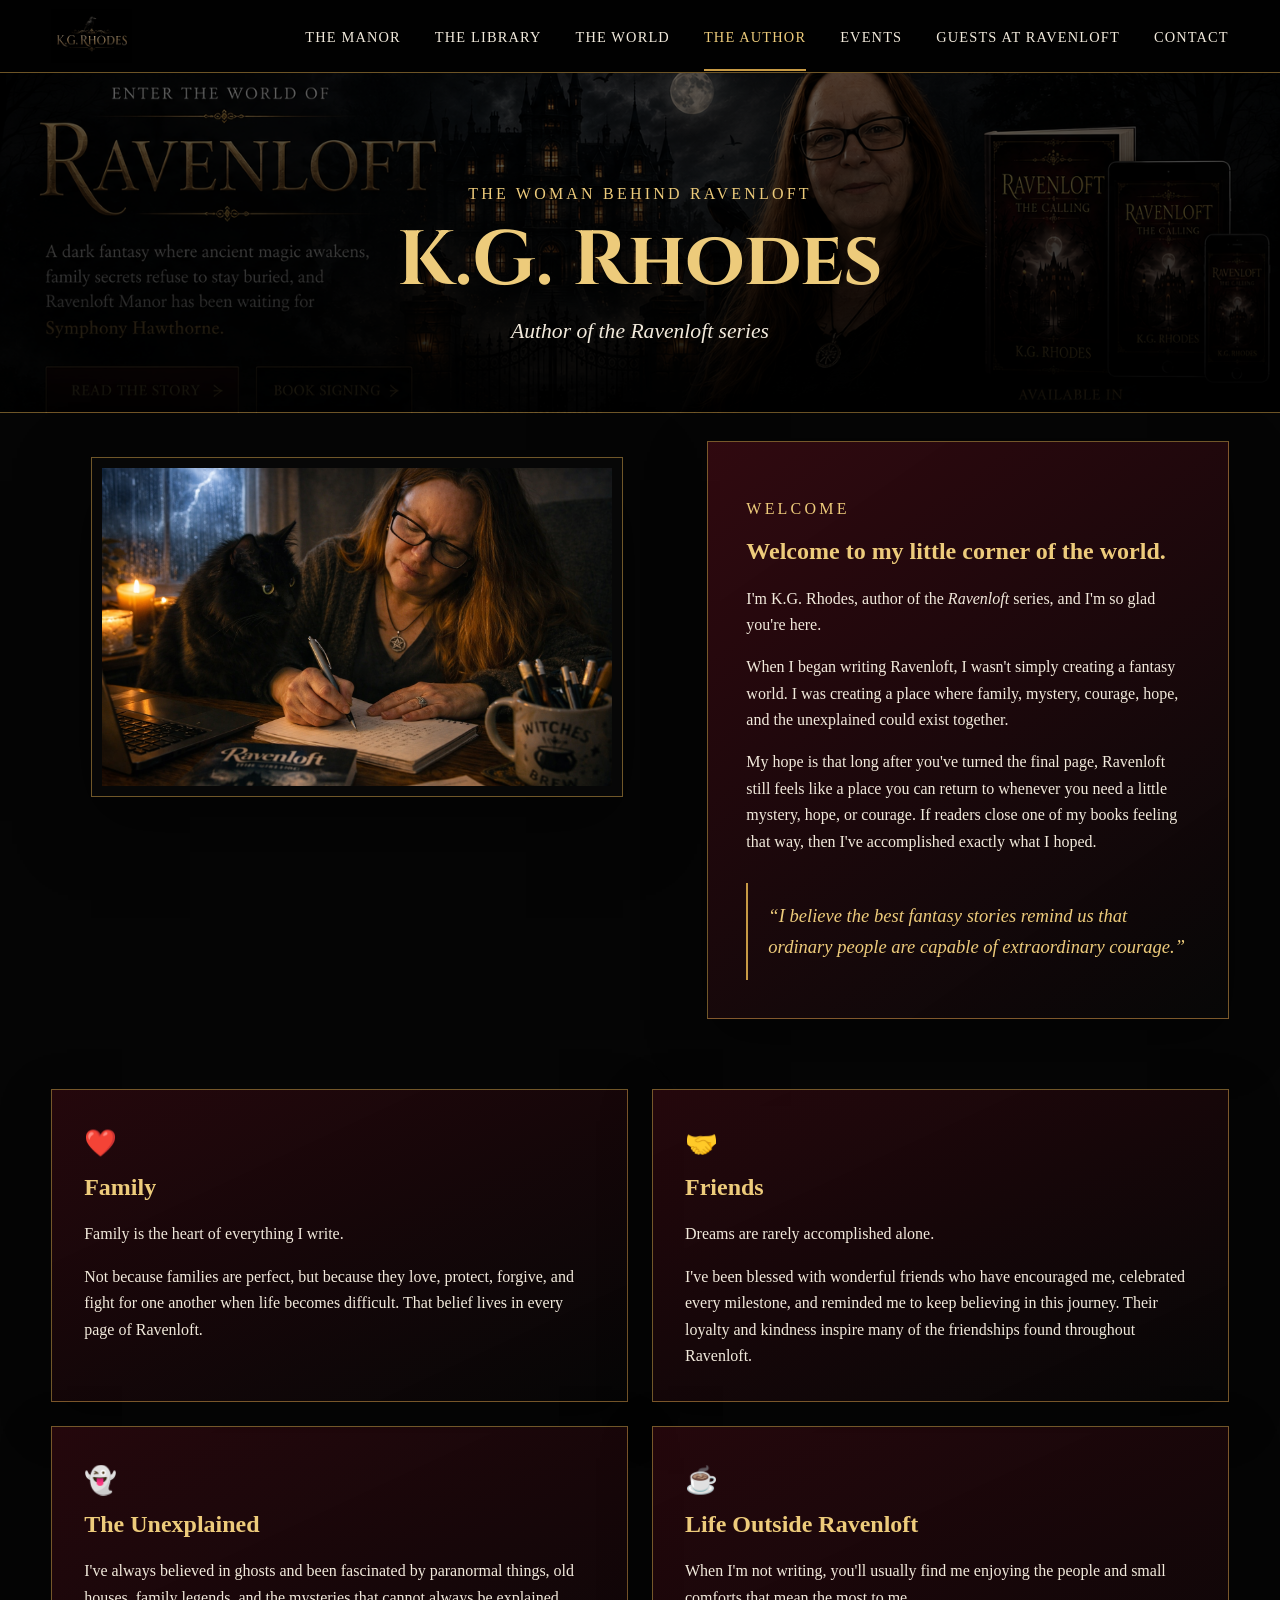
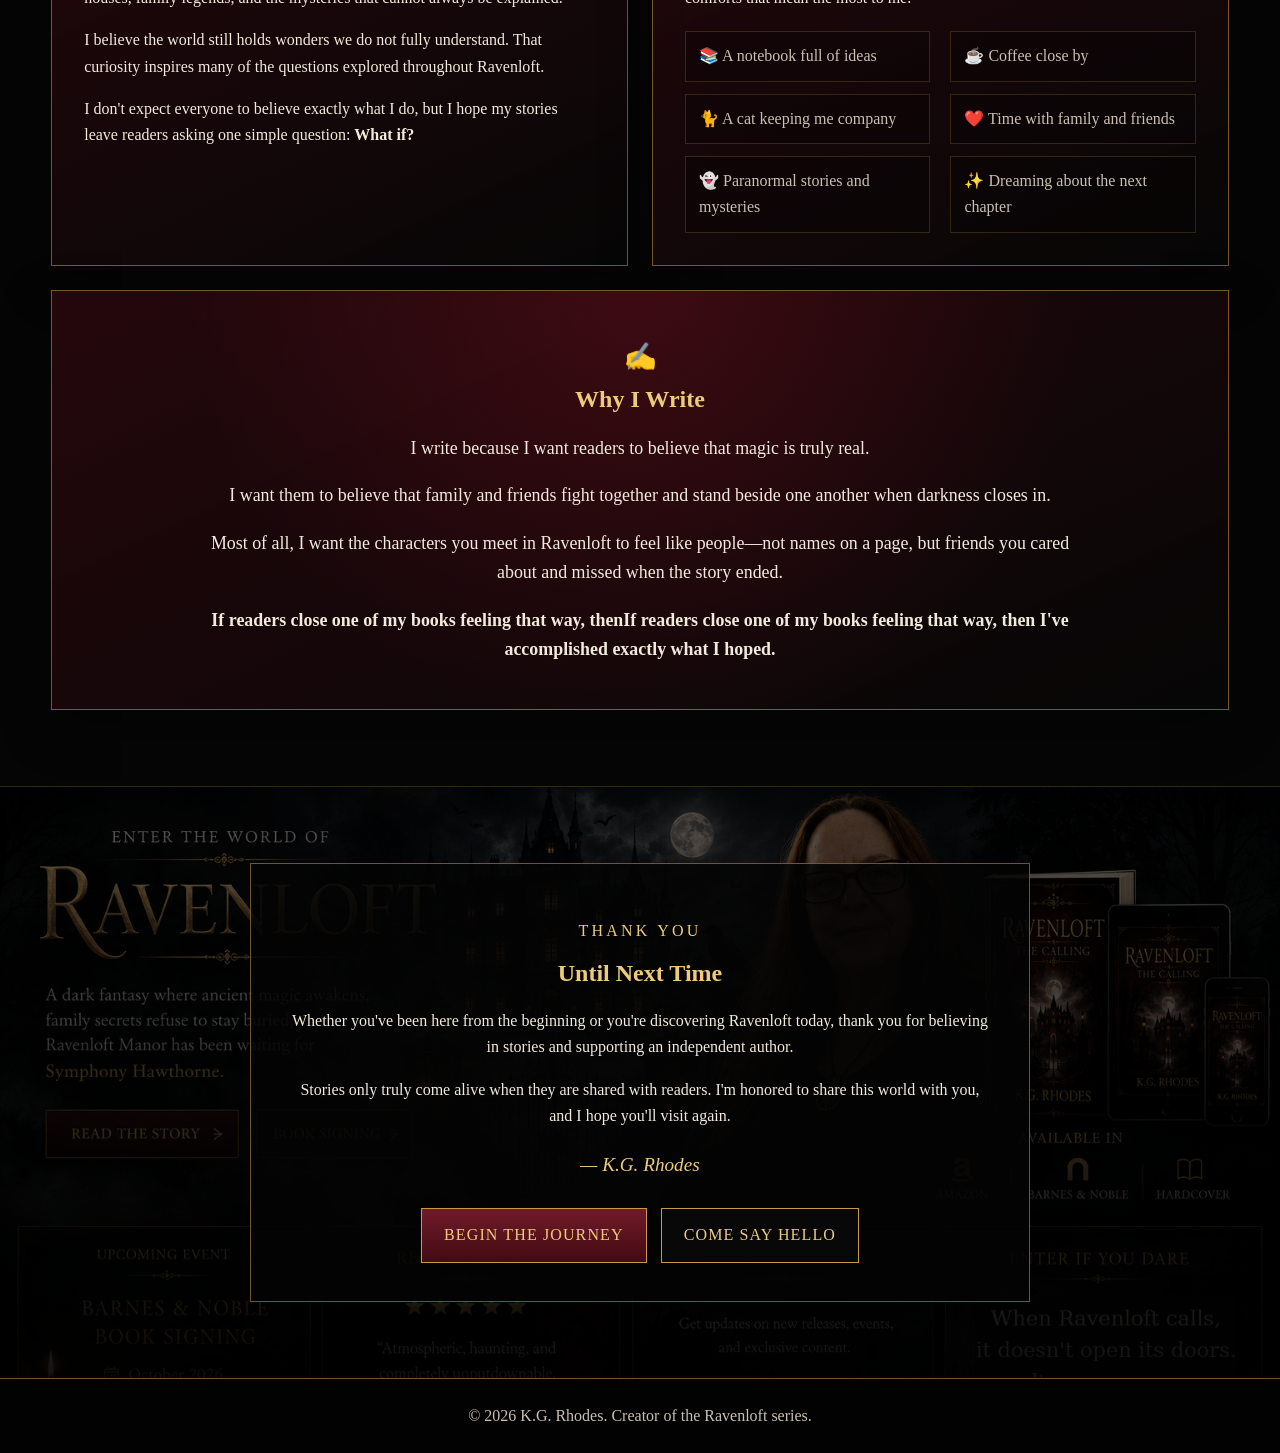
==== commit 84d9d886: "Improve author page welcome section alignment" ====
--- a/bio.html
+++ b/bio.html
@@ -41,13 +41,13 @@
       margin: 0;
     }
     .author-intro {
-      padding: 72px 0 46px;
+      padding: 28px 0 46px;
     }
     .author-intro-grid {
       display: grid;
       grid-template-columns: minmax(320px, 1.08fr) minmax(320px, .92fr);
       gap: 44px;
-      align-items: center;
+      align-items: start;
     }
     .author-photo-frame {
       border: 1px solid var(--line);
--- a/assets/styles.css
+++ b/assets/styles.css
@@ -670,6 +670,25 @@
   transition: transform 0.2s ease, box-shadow 0.2s ease, border-color 0.2s ease;
 }
 
+.guest-button-inline {
+  width: auto;
+  margin-top: 0;
+  padding: 12px 18px;
+}
+
+.guest-button-stack {
+  display: flex;
+  flex-wrap: wrap;
+  gap: 12px;
+  margin-top: 18px;
+  align-items: stretch;
+}
+
+.guest-button-inline {
+  flex: 1 1 220px;
+  min-width: 0;
+}
+
 .guest-button:hover,
 .guest-button:focus-visible {
   transform: translateY(-1px);
@@ -692,6 +711,10 @@
   border: 1px solid rgba(199, 154, 69, 0.4);
   background: linear-gradient(145deg, rgba(28, 12, 16, 0.88), rgba(6, 6, 6, 0.98));
   min-height: 220px;
+}
+
+.guest-card-social {
+  grid-column: 1 / -1;
 }
 
 .guest-card h3 {
@@ -781,8 +804,10 @@
   }
 
   .guest-preview-author {
-    max-width: 100%;
-    max-height: 260px;
+    width: 100%;
+    height: auto;
+    object-fit: contain;
+    object-position: center top;
   }
 
   .guest-preview-covers {
@@ -799,6 +824,15 @@
     padding: 22px;
   }
 
+  .guest-button-stack {
+    flex-direction: column;
+  }
+
+  .guest-button-inline {
+    width: 100%;
+    flex-basis: auto;
+  }
+
   .guest-content-grid {
     gap: 16px;
   }
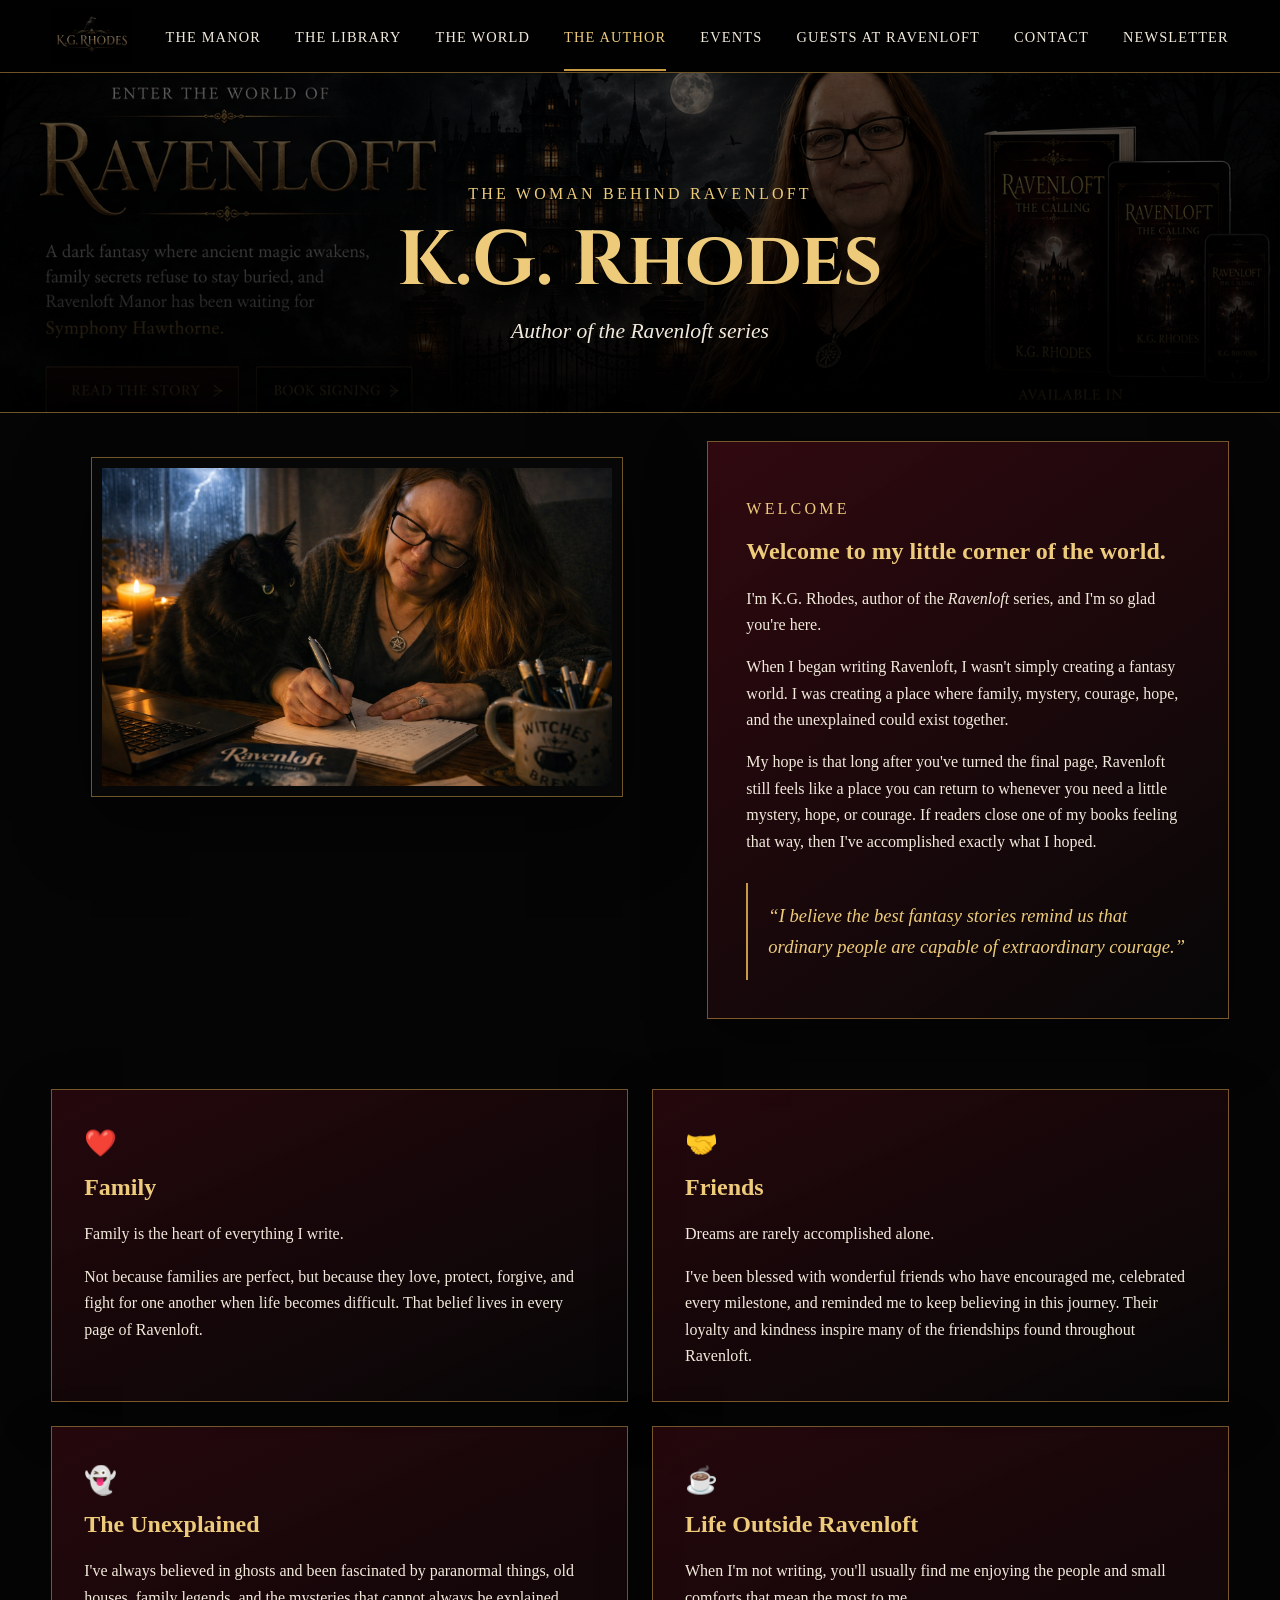
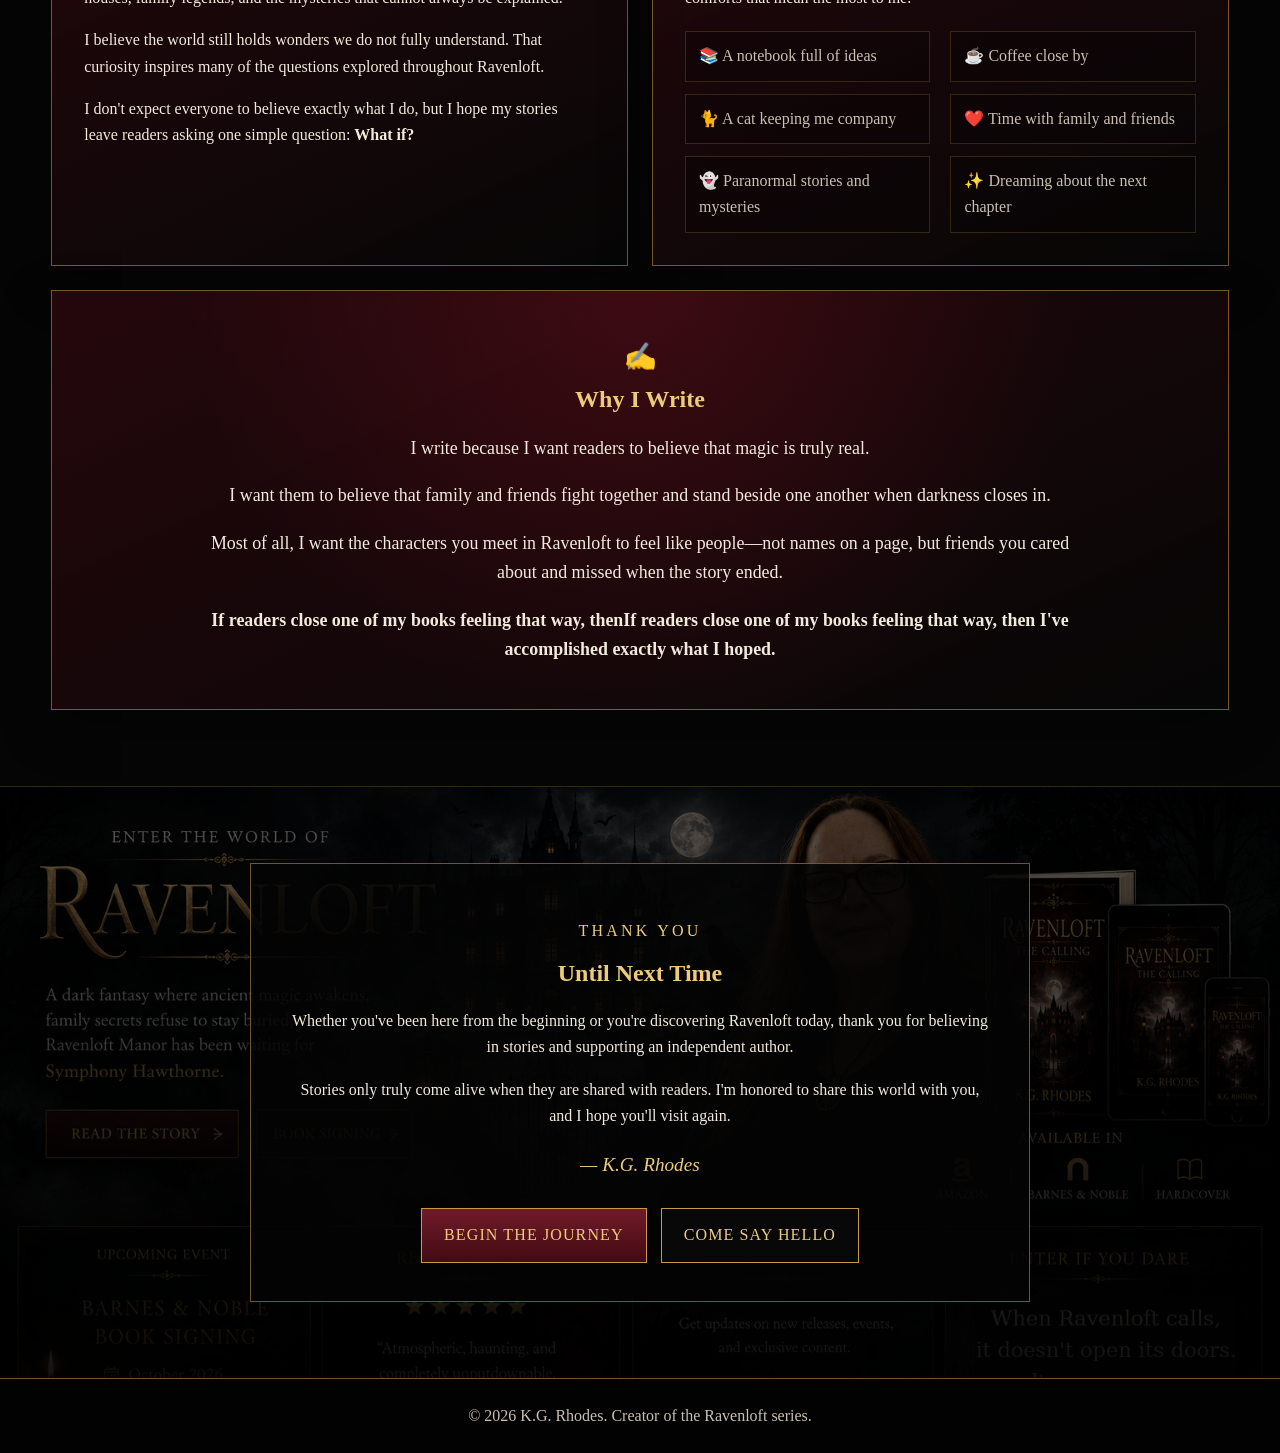
==== commit 6cbf5866: "Add Ravenloft Circle newsletter signup links" ====
--- a/bio.html
+++ b/bio.html
@@ -189,6 +189,7 @@
         <a href="events.html">Events</a>
         <a href="guests.html">Guests at Ravenloft</a>
         <a href="contact.html">Contact</a>
+        <a href="https://storyoriginapp.com/giveaways/01a02f99-6bcb-75f7-bb76-8cf17a245619" target="_blank" rel="noopener noreferrer">Newsletter</a>
       </nav>
     </div>
   </header>
--- a/assets/styles.css
+++ b/assets/styles.css
@@ -506,7 +506,7 @@
 
 .guest-hero {
   padding: 94px 0 54px;
-  background: linear-gradient(rgba(4, 4, 4, 0.72), rgba(4, 4, 4, 0.95)), url("images/ravenloft-approved-homepage.png") center 30% / cover no-repeat;
+  background: linear-gradient(rgba(4, 4, 4, 0.72), rgba(4, 4, 4, 0.95)), url("images/ravenloft-manor-hero-v2.png") center 30% / cover no-repeat;
   border-bottom: 1px solid rgba(199, 154, 69, 0.3);
 }
 
@@ -539,10 +539,13 @@
   display: grid;
   grid-template-columns: minmax(0, 1.05fr) minmax(320px, 0.95fr);
   gap: 28px;
-  align-items: start;
+  align-items: stretch;
 }
 
 .guest-feature-copy {
+  display: flex;
+  flex-direction: column;
+  height: 100%;
   padding: 34px;
   border: 1px solid rgba(199, 154, 69, 0.45);
   background: linear-gradient(145deg, rgba(53, 10, 16, 0.85), rgba(7, 7, 7, 0.98));
@@ -557,8 +560,8 @@
 }
 
 .guest-author-spotlight img {
-  width: 140px;
-  height: 140px;
+  width: 160px;
+  height: 160px;
   object-fit: cover;
   object-position: center top;
   border: 1px solid rgba(199, 154, 69, 0.44);
@@ -607,6 +610,7 @@
 
 .guest-quote-block {
   margin: 0;
+  margin-top: auto;
   padding: 18px 20px;
   border-left: 2px solid #c79a45;
   color: #f3e5c0;
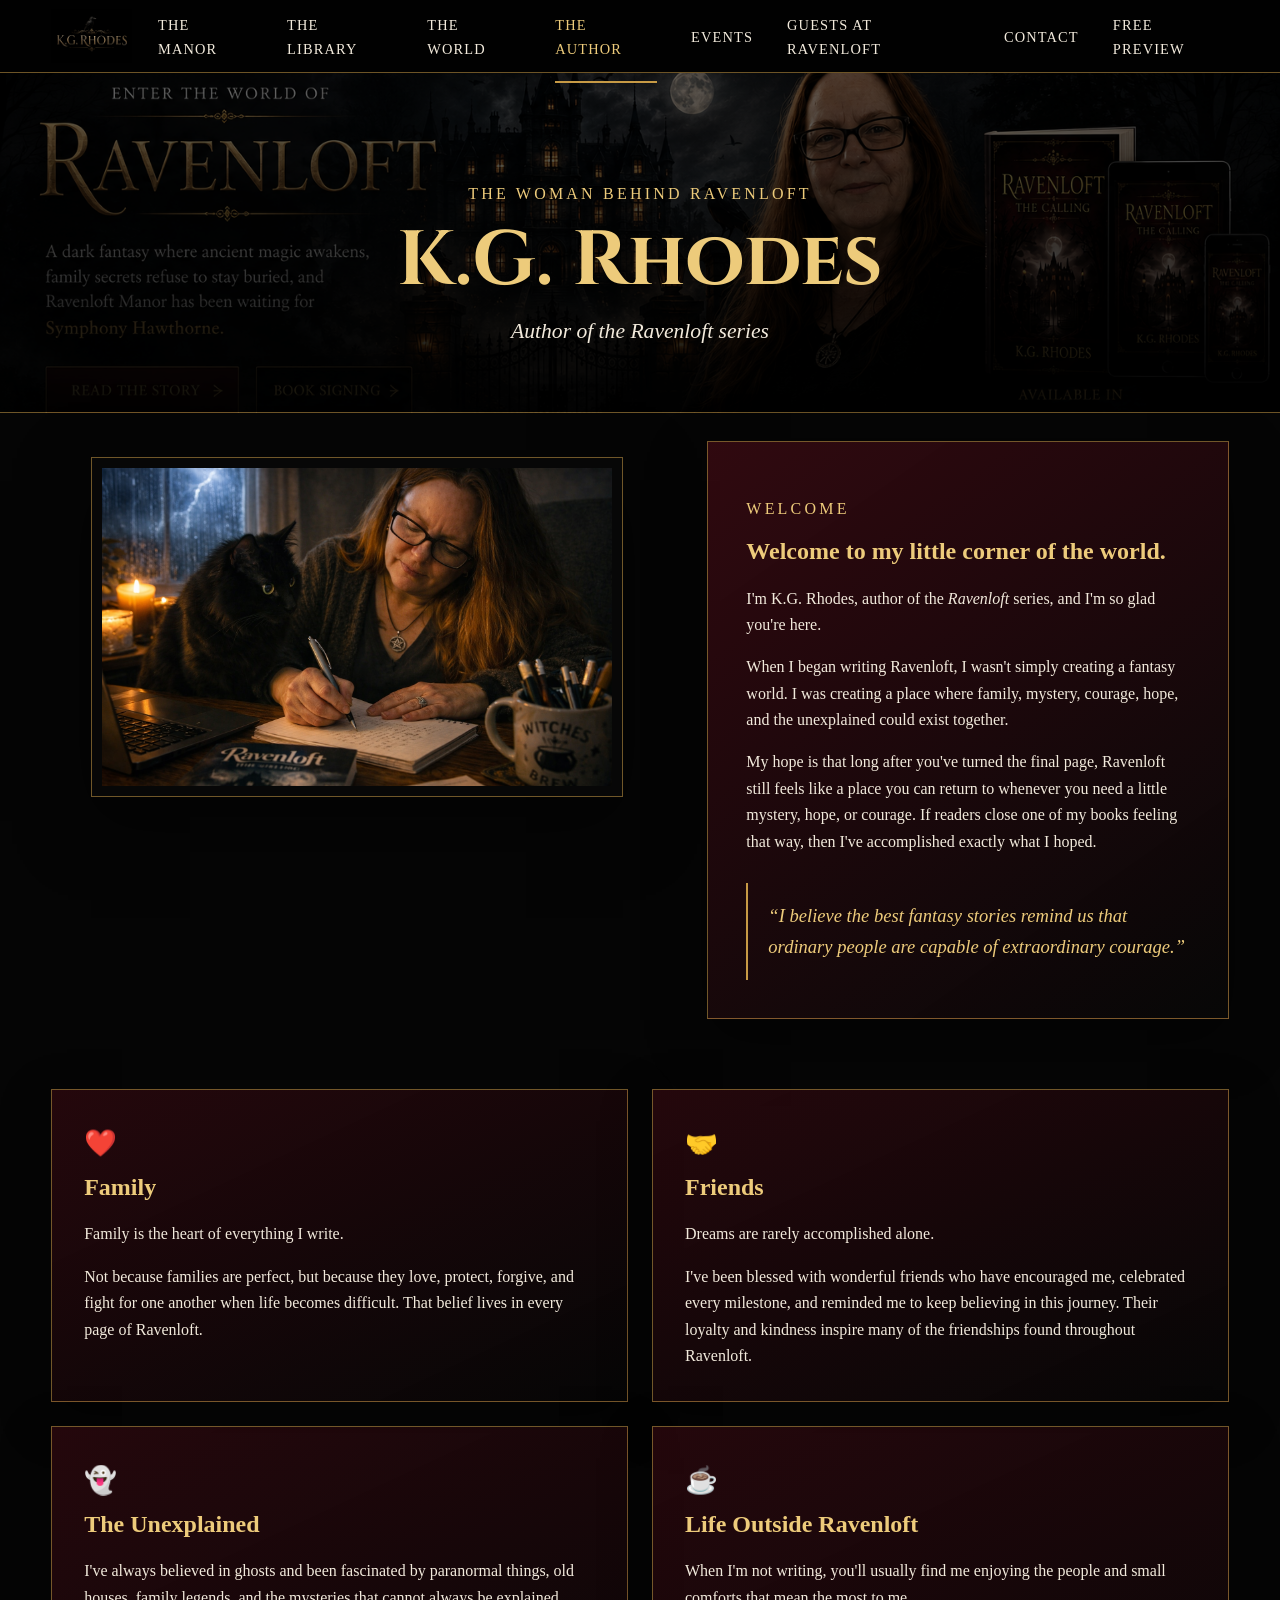
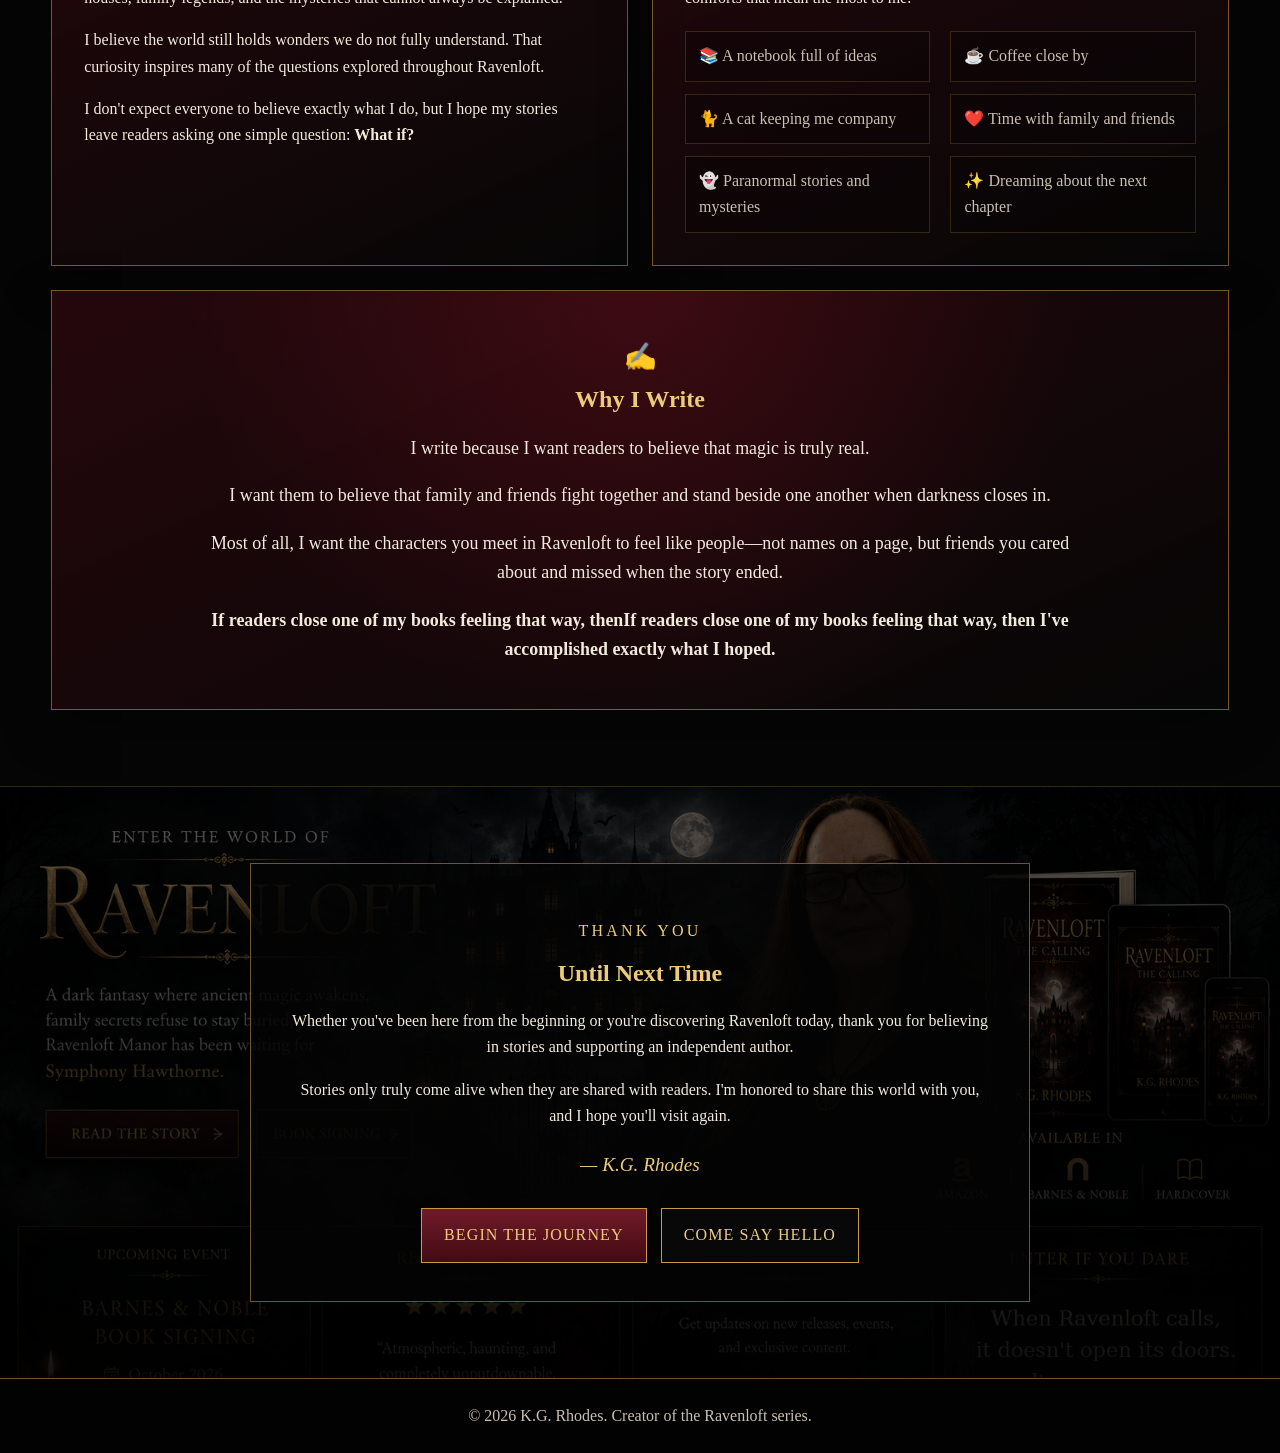
==== commit 59f3c0d9: "Complete Book Two website update" ====
--- a/bio.html
+++ b/bio.html
@@ -189,7 +189,7 @@
         <a href="events.html">Events</a>
         <a href="guests.html">Guests at Ravenloft</a>
         <a href="contact.html">Contact</a>
-        <a href="https://storyoriginapp.com/giveaways/01a02f99-6bcb-75f7-bb76-8cf17a245619" target="_blank" rel="noopener noreferrer">Newsletter</a>
+        <a href="https://storyoriginapp.com/giveaways/01a02f99-6bcb-75f7-bb76-8cf17a245619" target="_blank" rel="noopener noreferrer">Free Preview</a>
       </nav>
     </div>
   </header>
--- a/assets/styles.css
+++ b/assets/styles.css
@@ -8,7 +8,7 @@
 
 /* Library and World expansion */
 .hero-tagline{max-width:780px;margin:24px auto 0;color:var(--cream);font-size:clamp(1.1rem,2vw,1.35rem);font-style:italic}
-.section-pad{padding:82px 0}.center{text-align:center}.section-title{text-align:center;color:var(--gold-light);font-size:clamp(2.1rem,5vw,3.7rem);line-height:1.1;margin:.15em auto 1em}.library-hero,.world-hero{padding:105px 0 78px}.book-feature-grid{display:grid;grid-template-columns:minmax(320px,1.05fr) minmax(320px,.95fr);gap:48px;align-items:center}.book-display{border:1px solid var(--line);background:#020202;overflow:hidden;box-shadow:0 22px 65px rgba(0,0,0,.55)}.book-display img{width:100%;min-height:480px;object-fit:cover;object-position:68% 27%;transform:scale(1.04)}.story-panel{padding:42px;border:1px solid var(--line);background:linear-gradient(145deg,rgba(70,11,20,.68),rgba(8,8,8,.98));box-shadow:0 22px 60px rgba(0,0,0,.5)}.story-panel h2{color:var(--gold-light);font-size:clamp(2.1rem,4vw,3.5rem);line-height:1.1;margin:.15em 0 .65em}.story-line{margin-top:28px;padding-left:18px;border-left:2px solid var(--gold);color:var(--gold-light);font-style:italic;font-size:1.15rem}.retailer-section{background:radial-gradient(circle at 50% 0,rgba(90,14,26,.38),transparent 55%),#070707;border-top:1px solid rgba(199,154,69,.25);border-bottom:1px solid rgba(199,154,69,.25)}.retailer-grid{display:grid;grid-template-columns:repeat(2,minmax(0,1fr));gap:28px;max-width:900px;margin:auto}.retailer-card{padding:38px;text-align:center;border:1px solid var(--line);background:linear-gradient(145deg,rgba(49,8,15,.78),rgba(7,7,7,.98));box-shadow:0 18px 50px rgba(0,0,0,.45)}.retailer-card h3{margin:0;color:var(--gold-light);font-size:2rem}.format-list{list-style:none;padding:0;margin:22px 0 28px;color:var(--muted)}.format-list li{padding:7px 0;border-bottom:1px solid rgba(199,154,69,.18)}.discover-grid{display:grid;grid-template-columns:repeat(5,1fr);gap:18px}.lore-card,.world-card{border:1px solid var(--line);background:linear-gradient(160deg,rgba(62,10,18,.62),rgba(7,7,7,.98));padding:28px;text-align:center;box-shadow:0 14px 40px rgba(0,0,0,.38)}.lore-card h3,.world-card h2{color:var(--gold-light);margin:.4em 0}.lore-icon{display:block;font-size:2rem;filter:grayscale(.15)}.next-book,.world-ending{background:linear-gradient(rgba(0,0,0,.6),rgba(0,0,0,.9)),url("images/ravenloft-approved-homepage.png") center 24%/cover no-repeat;text-align:center;border-top:1px solid var(--line)}.next-book-inner,.world-ending .container{max-width:800px}.next-book h2,.world-ending h2{color:var(--gold-light);font-size:clamp(2.2rem,5vw,4rem);line-height:1.12}.coming-soon{text-transform:uppercase;letter-spacing:.22em;color:var(--gold-light);font-weight:bold}.world-intro{max-width:800px;text-align:center;font-size:1.25rem;color:var(--muted);margin-bottom:45px}.world-grid{display:grid;grid-template-columns:repeat(3,1fr);gap:24px}.world-card{text-align:left}.world-card .lore-icon{text-align:left}.manor-break{min-height:520px;background:linear-gradient(rgba(0,0,0,.12),rgba(0,0,0,.82)),url("images/ravenloft-approved-homepage.png") center 24%/cover no-repeat;display:grid;place-items:end center;border-block:1px solid var(--line)}.manor-break-overlay{width:100%;padding:75px 5% 50px;text-align:center;background:linear-gradient(transparent,rgba(0,0,0,.82))}.manor-break-overlay p{color:var(--gold-light);font-size:clamp(2rem,5vw,4.3rem);font-style:italic;margin:0}.timeline{max-width:850px;margin:40px auto 0;position:relative}.timeline:before{content:"";position:absolute;left:18px;top:8px;bottom:8px;width:1px;background:var(--gold)}.timeline-item{position:relative;margin:0 0 34px;padding:4px 0 4px 60px}.timeline-item:before{content:"";position:absolute;left:11px;top:12px;width:14px;height:14px;border-radius:50%;background:var(--gold-light);box-shadow:0 0 16px rgba(237,203,123,.65)}.timeline-item h3{color:var(--gold-light);margin:0 0 5px}.timeline-item p{margin:0;color:var(--muted)}
+.section-pad{padding:82px 0}.center{text-align:center}.section-title{text-align:center;color:var(--gold-light);font-size:clamp(2.1rem,5vw,3.7rem);line-height:1.1;margin:.15em auto 1em}.library-book-card{border:1px solid rgba(212,166,65,.5);background:linear-gradient(145deg,rgba(18,7,25,.94),rgba(8,7,10,.98));box-shadow:0 22px 55px rgba(0,0,0,.28)}.library-book-card.book-one-card,.library-book-card.rising-card{border:1px solid rgba(212,166,65,.5);background:linear-gradient(145deg,rgba(18,7,25,.94),rgba(8,7,10,.98));box-shadow:0 22px 55px rgba(0,0,0,.28)}.library-hero,.world-hero{padding:105px 0 78px}.book-feature-grid{display:grid;grid-template-columns:minmax(320px,1.05fr) minmax(320px,.95fr);gap:48px;align-items:center}.book-display{border:1px solid var(--line);background:#020202;overflow:hidden;box-shadow:0 22px 65px rgba(0,0,0,.55)}.book-display img{width:100%;min-height:480px;object-fit:cover;object-position:68% 27%;transform:scale(1.04)}.story-panel{padding:42px;border:1px solid var(--line);background:linear-gradient(145deg,rgba(70,11,20,.68),rgba(8,8,8,.98));box-shadow:0 22px 60px rgba(0,0,0,.5)}.story-panel h2{color:var(--gold-light);font-size:clamp(2.1rem,4vw,3.5rem);line-height:1.1;margin:.15em 0 .65em}.story-line{margin-top:28px;padding-left:18px;border-left:2px solid var(--gold);color:var(--gold-light);font-style:italic;font-size:1.15rem}.retailer-section{background:radial-gradient(circle at 50% 0,rgba(90,14,26,.38),transparent 55%),#070707;border-top:1px solid rgba(199,154,69,.25);border-bottom:1px solid rgba(199,154,69,.25)}.retailer-grid{display:grid;grid-template-columns:repeat(2,minmax(0,1fr));gap:28px;max-width:900px;margin:auto}.retailer-card{padding:38px;text-align:center;border:1px solid var(--line);background:linear-gradient(145deg,rgba(49,8,15,.78),rgba(7,7,7,.98));box-shadow:0 18px 50px rgba(0,0,0,.45)}.retailer-card h3{margin:0;color:var(--gold-light);font-size:2rem}.format-list{list-style:none;padding:0;margin:22px 0 28px;color:var(--muted)}.format-list li{padding:7px 0;border-bottom:1px solid rgba(199,154,69,.18)}.discover-grid{display:grid;grid-template-columns:repeat(5,1fr);gap:18px}.lore-card,.world-card{border:1px solid var(--line);background:linear-gradient(160deg,rgba(62,10,18,.62),rgba(7,7,7,.98));padding:28px;text-align:center;box-shadow:0 14px 40px rgba(0,0,0,.38)}.lore-card h3,.world-card h2{color:var(--gold-light);margin:.4em 0}.lore-icon{display:block;font-size:2rem;filter:grayscale(.15)}.next-book,.world-ending{background:linear-gradient(rgba(0,0,0,.6),rgba(0,0,0,.9)),url("images/ravenloft-approved-homepage.png") center 24%/cover no-repeat;text-align:center;border-top:1px solid var(--line)}.next-book-inner,.world-ending .container{max-width:800px}.next-book h2,.world-ending h2{color:var(--gold-light);font-size:clamp(2.2rem,5vw,4rem);line-height:1.12}.coming-soon{text-transform:uppercase;letter-spacing:.22em;color:var(--gold-light);font-weight:bold}.world-intro{max-width:800px;text-align:center;font-size:1.25rem;color:var(--muted);margin-bottom:45px}.world-grid{display:grid;grid-template-columns:repeat(3,1fr);gap:24px}.world-card{text-align:left}.world-card .lore-icon{text-align:left}.manor-break{min-height:520px;background:linear-gradient(rgba(0,0,0,.12),rgba(0,0,0,.82)),url("images/ravenloft-approved-homepage.png") center 24%/cover no-repeat;display:grid;place-items:end center;border-block:1px solid var(--line)}.manor-break-overlay{width:100%;padding:75px 5% 50px;text-align:center;background:linear-gradient(transparent,rgba(0,0,0,.82))}.manor-break-overlay p{color:var(--gold-light);font-size:clamp(2rem,5vw,4.3rem);font-style:italic;margin:0}.timeline{max-width:850px;margin:40px auto 0;position:relative}.timeline:before{content:"";position:absolute;left:18px;top:8px;bottom:8px;width:1px;background:var(--gold)}.timeline-item{position:relative;margin:0 0 34px;padding:4px 0 4px 60px}.timeline-item:before{content:"";position:absolute;left:11px;top:12px;width:14px;height:14px;border-radius:50%;background:var(--gold-light);box-shadow:0 0 16px rgba(237,203,123,.65)}.timeline-item h3{color:var(--gold-light);margin:0 0 5px}.timeline-item p{margin:0;color:var(--muted)}
 @media(max-width:1050px){.discover-grid{grid-template-columns:repeat(3,1fr)}.main-nav{gap:20px}.main-nav a{font-size:.78rem}}
 @media(max-width:900px){.book-feature-grid,.retailer-grid,.world-grid{grid-template-columns:1fr}.book-display img{min-height:420px;object-position:67% 25%}.discover-grid{grid-template-columns:repeat(2,1fr)}.section-pad{padding:62px 0}}
 @media(max-width:560px){.discover-grid{grid-template-columns:1fr}.story-panel,.retailer-card{padding:26px}.book-display img{min-height:350px}.manor-break{min-height:390px}.library-hero,.world-hero{padding:80px 0 58px}}
@@ -710,6 +710,43 @@
   gap: 20px;
 }
 
+.home-repair .home-featured-books{border-top:1px solid rgba(199,154,69,.55);border-bottom:1px solid rgba(199,154,69,.35);background:#030303;padding:64px 0}
+.home-repair .home-featured-inner{width:min(1180px,92%);margin:0 auto;display:grid;grid-template-columns:repeat(2,minmax(0,1fr));gap:28px;align-items:stretch}
+.home-repair .library-book-card{display:flex;flex-direction:column;height:100%;border:1px solid rgba(212,166,65,.5);background:linear-gradient(145deg,rgba(18,7,25,.94),rgba(8,7,10,.98));box-shadow:0 22px 55px rgba(0,0,0,.28)}
+.home-repair .library-book-card .book-card-cover{position:relative;display:flex;align-items:center;justify-content:center;padding:28px 28px 16px;background:radial-gradient(circle at center,rgba(136,82,179,.22),rgba(9,7,12,.12) 52%,rgba(9,7,12,0) 72%);height:420px}
+.home-repair .library-book-card .book-card-cover img{display:block;width:100%;max-width:330px;height:420px;object-fit:contain;filter:drop-shadow(0 20px 28px rgba(0,0,0,.53));margin:0 auto}
+.home-repair .library-book-card .book-two-visual,.home-repair .library-book-card .book-one-visual{display:flex;align-items:center;justify-content:center}
+.home-repair .library-book-card .device-stack{position:relative;width:100%;max-width:330px;height:420px;margin:0 auto}
+.home-repair .library-book-card .device{position:absolute;bottom:0;border-radius:14px;overflow:hidden;border:1px solid rgba(255,255,255,.18);background:#090909;box-shadow:0 18px 32px rgba(0,0,0,.42);display:flex;align-items:center;justify-content:center}
+.home-repair .library-book-card .device img{display:block;width:100%;height:100%;object-fit:contain;padding:0;background:rgba(3,3,3,.16)}
+.home-repair .library-book-card .device-paperback{left:14%;width:64%;height:82%;transform:rotate(-5deg);background:linear-gradient(145deg,#150f16,#060709)}
+.home-repair .library-book-card .device-tablet{right:20%;width:46%;height:52%;transform:rotate(7deg);background:linear-gradient(145deg,#1c1632,#09090d)}
+.home-repair .library-book-card .device-phone{right:4%;width:22%;height:38%;transform:rotate(15deg);background:linear-gradient(145deg,#1f1e2d,#090909)}
+.home-repair .library-book-card .book-card-details{display:flex;flex-direction:column;flex:1;padding:0 28px 28px}
+.home-repair .library-book-card .book-card-number{margin:0 0 8px;color:#d5b05f;text-transform:uppercase;letter-spacing:.18em;font-size:.75rem;font-weight:700}
+.home-repair .library-book-card h2{margin:0;color:#f0ca73;font-size:clamp(1.8rem,2.6vw,2.7rem);line-height:1.12}
+.home-repair .library-book-card .book-card-summary{margin:18px 0 20px;color:#eee1cc;line-height:1.75;font-size:1.02rem}
+.home-repair .library-book-card .book-card-formats{margin-top:auto;border-top:1px solid rgba(212,166,65,.25);padding-top:18px}
+.home-repair .library-book-card .book-card-formats h3{margin:0 0 10px;color:#f0ca73;font-size:.9rem;letter-spacing:.14em;text-transform:uppercase}
+.home-repair .library-book-card .book-card-formats ul{list-style:none;padding:0;margin:0;display:flex;flex-wrap:wrap;gap:8px 12px;color:#f4e9dc;font-size:.96rem}
+.home-repair .library-book-card .book-card-actions{display:grid;grid-template-columns:1fr 1fr;gap:12px;margin-top:22px}
+.home-repair .library-book-card .button{display:inline-block;width:100%;text-align:center;box-sizing:border-box;border:1px solid #c79a45;padding:13px 22px;background:linear-gradient(#711b28,#420b13);color:#edcb7b;text-transform:uppercase;letter-spacing:.07em}
+.home-repair .library-book-card .button.secondary{background:#080808}
+.home-repair .library-book-card .book-card-badge{position:absolute;top:18px;left:50%;transform:translateX(-50%);display:inline-block;padding:8px 14px;border:1px solid rgba(212,166,65,.7);background:linear-gradient(135deg,rgba(96,42,111,.9),rgba(27,11,32,.9));color:#f9d98c;text-transform:uppercase;letter-spacing:.16em;font-size:.68rem;font-weight:700;white-space:nowrap}
+.home-repair .library-book-card.book-one-card,.home-repair .library-book-card.rising-card{background:linear-gradient(145deg,rgba(18,7,25,.94),rgba(8,7,10,.98));border:1px solid rgba(212,166,65,.5);box-shadow:0 22px 55px rgba(0,0,0,.28)}
+.home-repair .library-book-card.book-one-card .book-card-cover,.home-repair .library-book-card.rising-card .book-card-cover{background:radial-gradient(circle at center,rgba(136,82,179,.22),rgba(9,7,12,.12) 52%,rgba(9,7,12,0) 72%)}
+.home-repair .library-book-card.book-one-card .device-stack,.home-repair .library-book-card.rising-card .device-stack{max-width:330px;height:420px}
+.home-repair .library-book-card.book-one-card .device-paperback,.home-repair .library-book-card.rising-card .device-paperback{left:14%;width:64%;height:82%;transform:rotate(-5deg);background:linear-gradient(145deg,#120d11,#050608)}
+.home-repair .library-book-card.book-one-card .device-tablet,.home-repair .library-book-card.rising-card .device-tablet{right:20%;width:46%;height:52%;transform:rotate(7deg);background:linear-gradient(145deg,#1b1014,#0a090c)}
+.home-repair .library-book-card.book-one-card .device-phone,.home-repair .library-book-card.rising-card .device-phone{right:4%;width:22%;height:38%;transform:rotate(15deg);background:linear-gradient(145deg,#20181b,#090909)}
+.home-repair .library-book-card.book-one-card .book-card-number,.home-repair .library-book-card.rising-card .book-card-number{color:#f4d89a}
+.home-repair .library-book-card.book-one-card h2,.home-repair .library-book-card.rising-card h2{color:#f5dca0}
+.home-repair .library-book-card.book-one-card .book-card-summary,.home-repair .library-book-card.rising-card .book-card-summary{color:#f0e6d2}
+.home-repair .library-book-card.book-one-card .book-card-formats,.home-repair .library-book-card.rising-card .book-card-formats{border-top-color:rgba(212,166,65,.25)}
+.home-repair .library-book-card.book-one-card .book-card-formats h3,.home-repair .library-book-card.rising-card .book-card-formats h3{color:#f7df9d}
+.home-repair .library-book-card.book-one-card .book-card-formats ul,.home-repair .library-book-card.rising-card .book-card-formats ul{color:#f3ead7}
+@media(max-width:760px){.home-repair .home-featured-inner{grid-template-columns:1fr}.home-repair .library-book-card .book-card-actions{grid-template-columns:1fr}.home-repair .library-book-card .book-card-cover img{height:360px}}
+
 .guest-card {
   padding: 26px;
   border: 1px solid rgba(199, 154, 69, 0.4);
